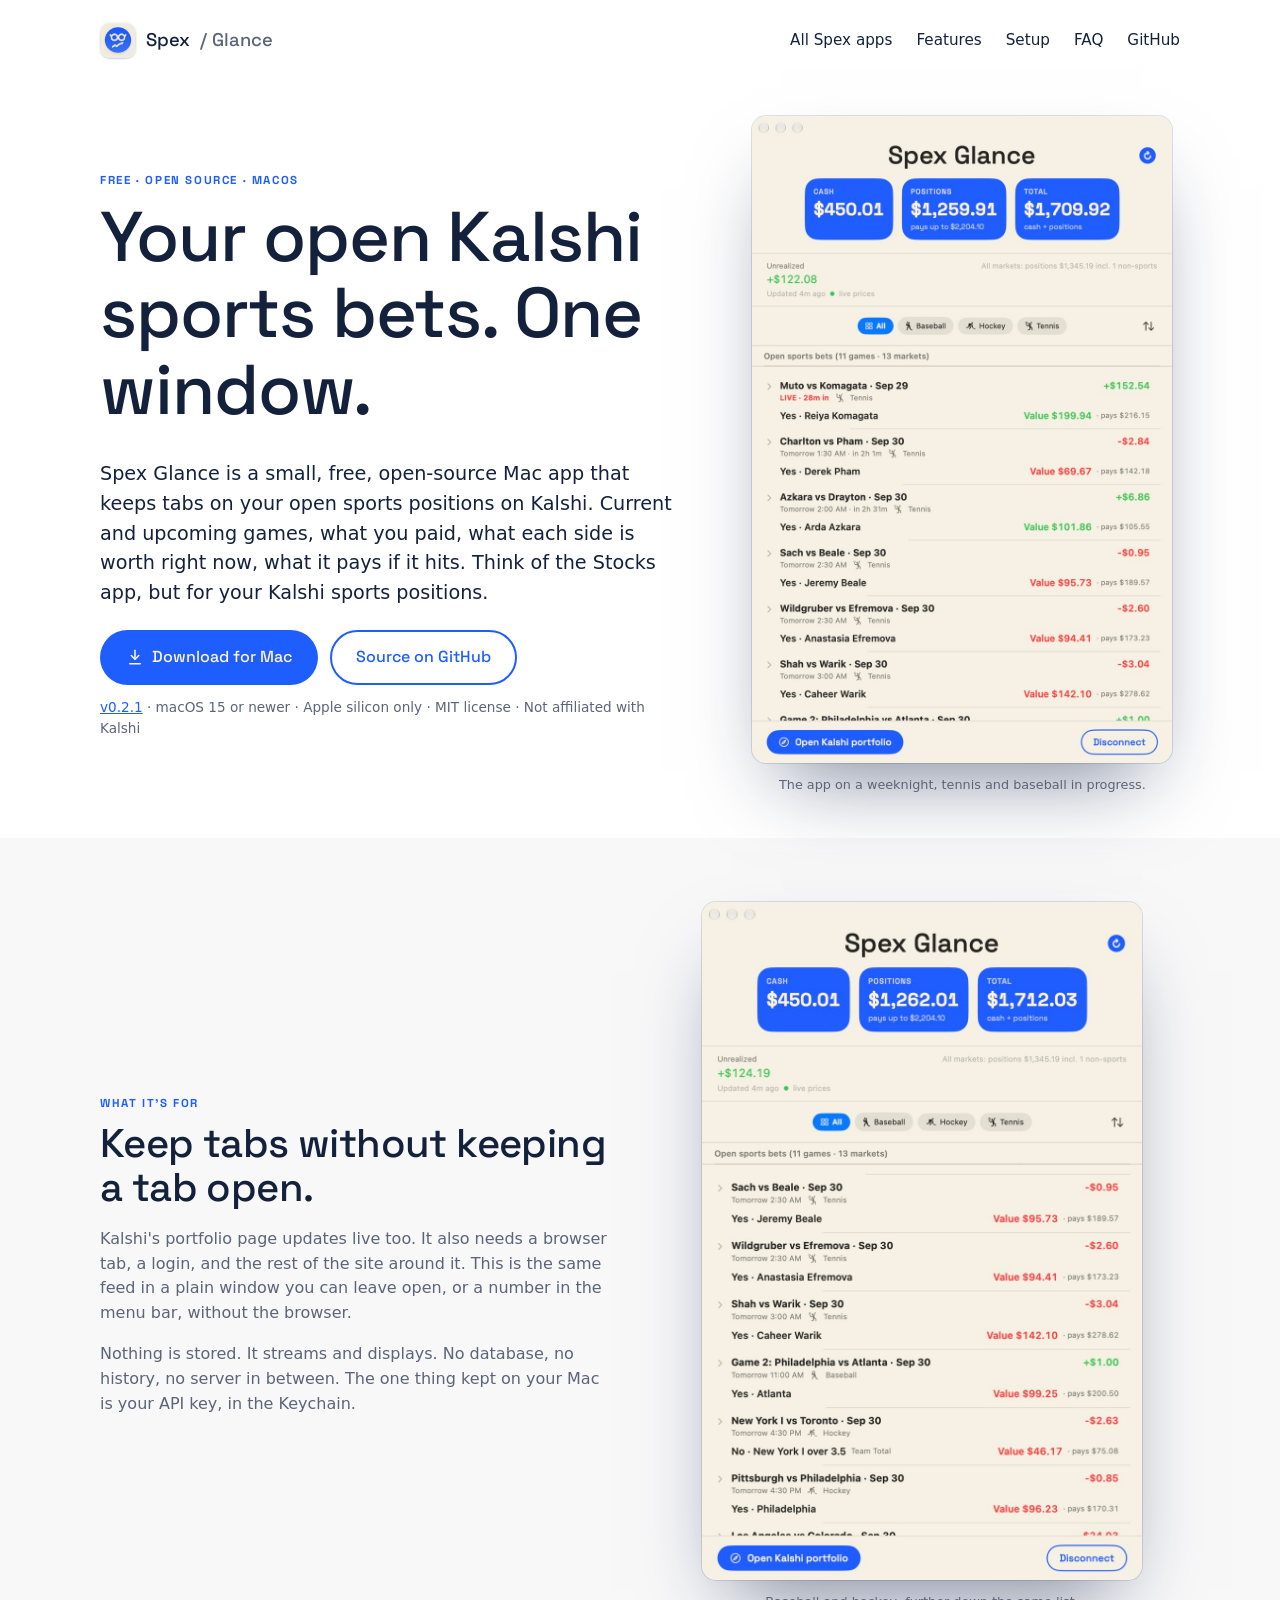
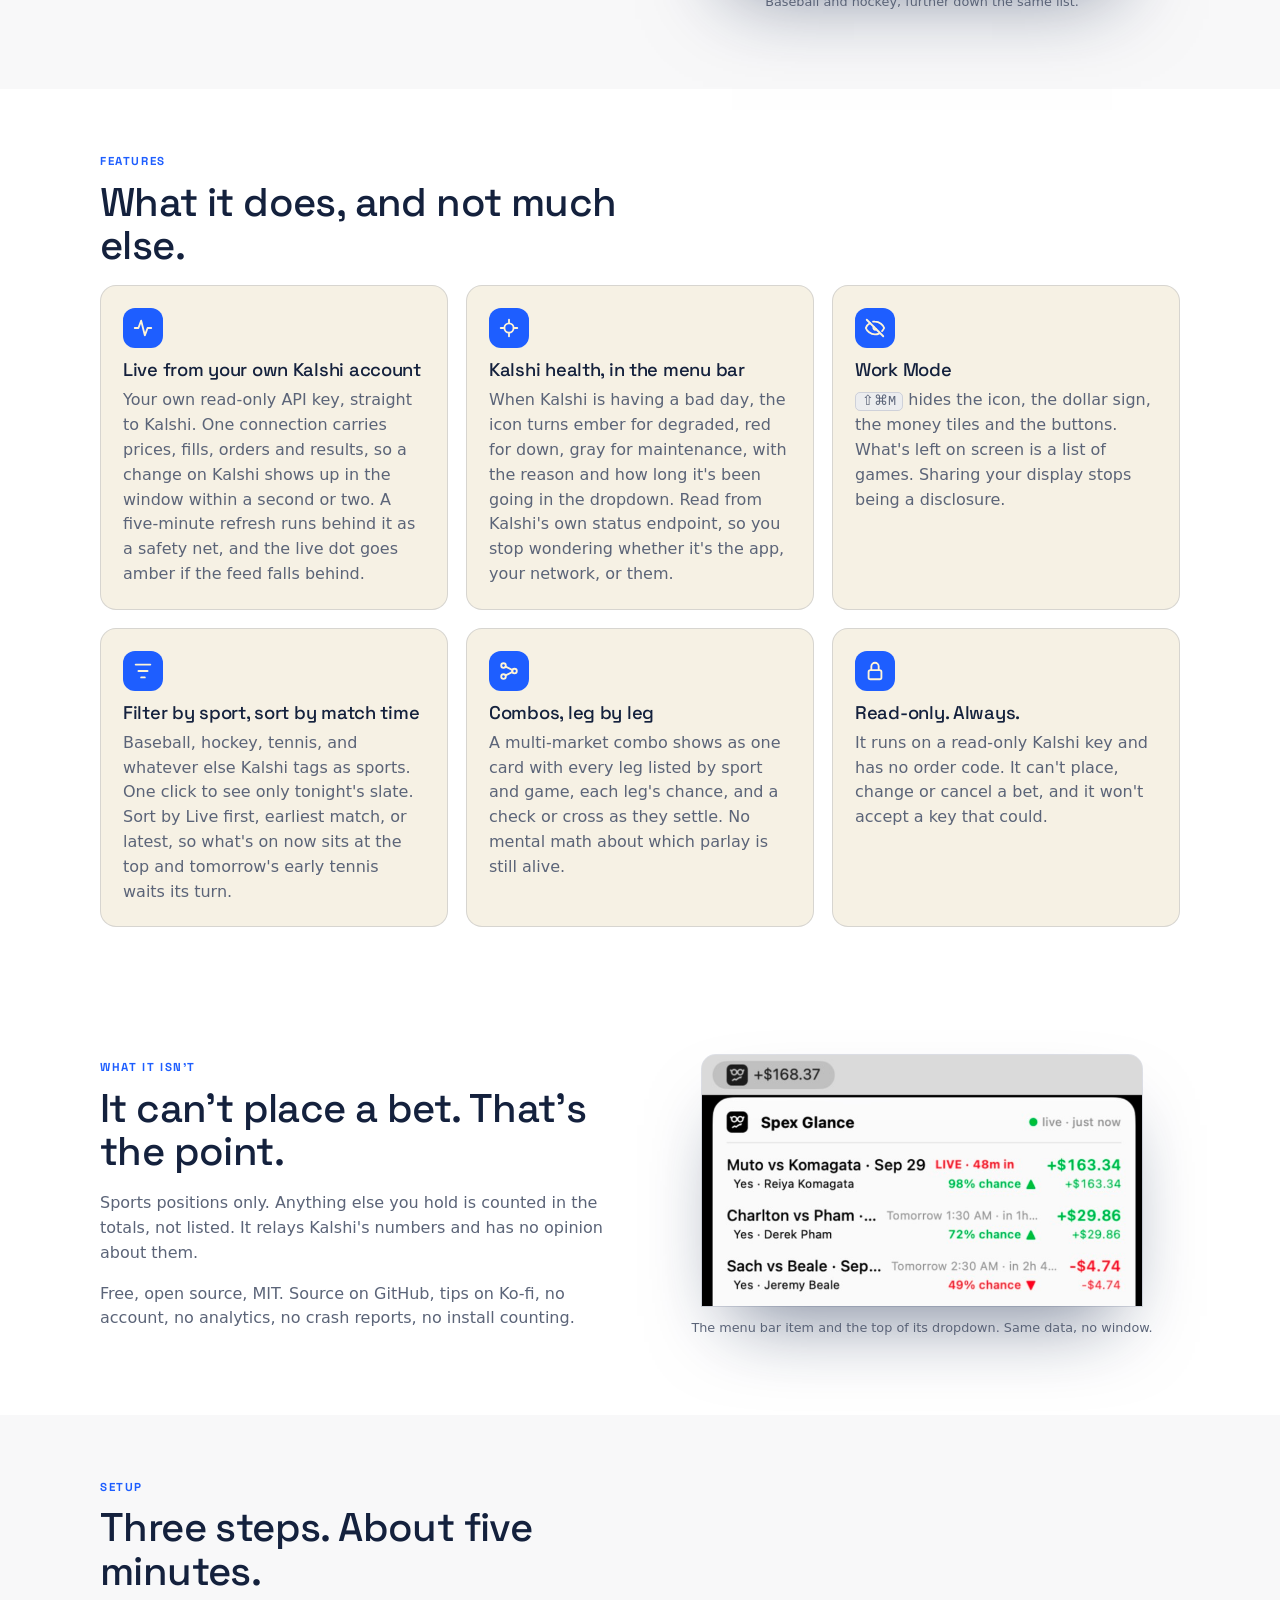
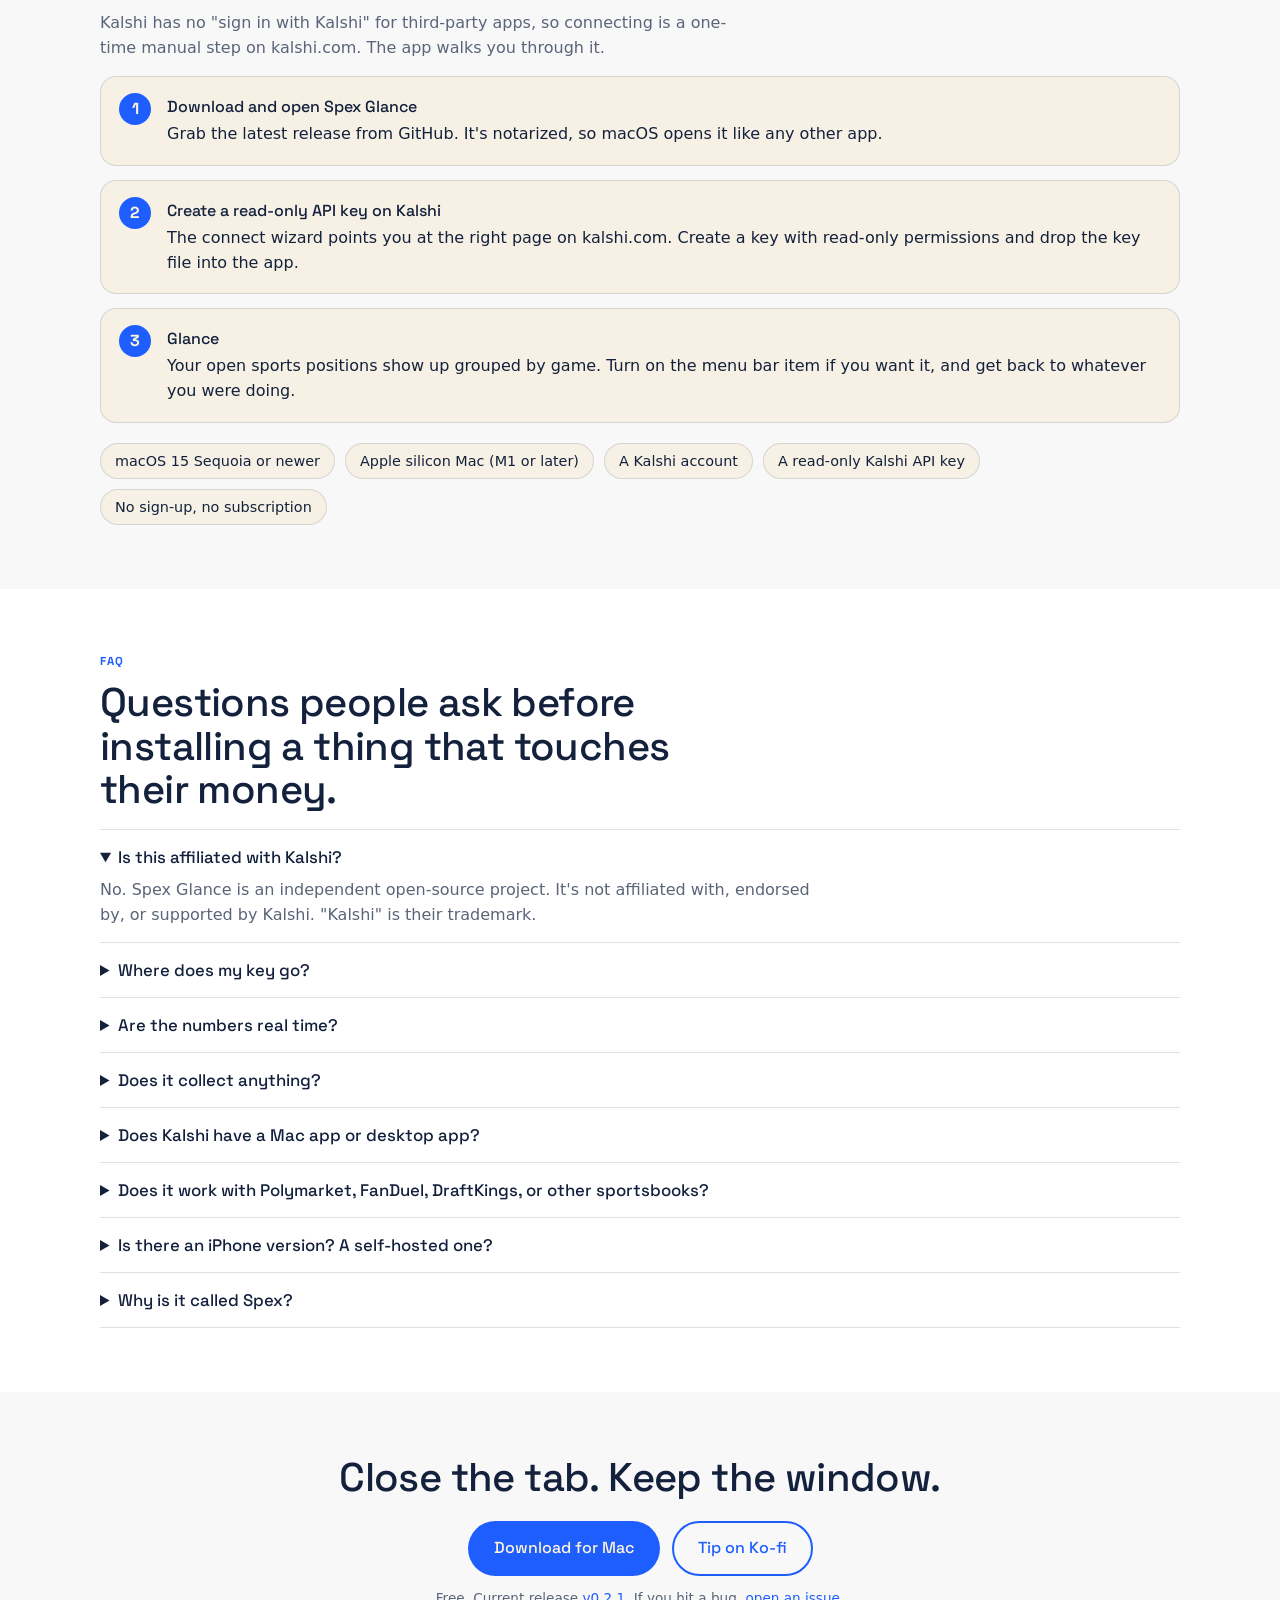
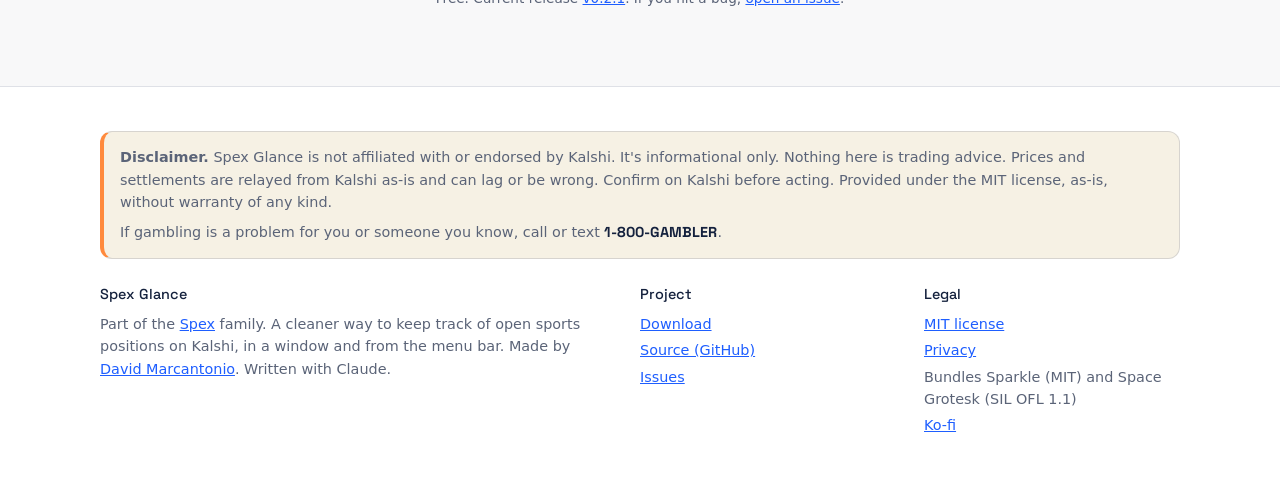
==== glance/index.html @ 582e5eef "Pages deploy workflow with automatic version stamping; Work Mode shortcut is ⇧⌘M Co-Authored-By: Cla" ====
<!DOCTYPE html>
<html lang="en">
<head>
<meta charset="utf-8">
<meta name="viewport" content="width=device-width, initial-scale=1">
<title>Spex Glance: Kalshi positions app for Mac (free, open source)</title>
<meta name="description" content="A free, open-source Mac app for tracking your open Kalshi sports bets: live prices, P&amp;L in the menu bar, positions grouped by game. Read-only, your own Kalshi API key, no orders placed. Not affiliated with Kalshi.">
<link rel="canonical" href="https://spex.bet/glance/">
<link rel="icon" type="image/png" href="/assets/app-icon.png">
<link rel="apple-touch-icon" href="/assets/app-icon.png">
<meta name="theme-color" content="#1E5EFF">
<meta name="color-scheme" content="light dark">

<meta property="og:type" content="website">
<meta property="og:site_name" content="Spex Glance">
<meta property="og:title" content="Spex Glance: Kalshi positions app for Mac">
<meta property="og:description" content="Free macOS app. Active Kalshi sports positions in one window and the menu bar. Read-only, open source, not affiliated with Kalshi.">
<meta property="og:url" content="https://spex.bet/glance/">
<meta property="og:image" content="https://spex.bet/assets/og.png">
<meta name="twitter:card" content="summary_large_image">
<meta name="twitter:title" content="Spex Glance: Kalshi positions app for Mac">
<meta name="twitter:description" content="Free macOS app. Active Kalshi sports positions in one window and the menu bar. Read-only, open source.">
<meta name="twitter:image" content="https://spex.bet/assets/og.png">

<script type="application/ld+json">
{
  "@context": "https://schema.org",
  "@type": "SoftwareApplication",
  "name": "Spex Glance",
  "operatingSystem": "macOS 15+ (Apple silicon)",
  "applicationCategory": "FinanceApplication",
  "description": "A free, open-source macOS app that shows your active Kalshi sports positions in one window and from the menu bar. Read-only. Uses your own Kalshi API key. Never places orders.",
  "url": "https://spex.bet/glance/",
  "downloadUrl": "https://github.com/davidmarcantonio/spex-glance/releases/latest",
  "screenshot": "https://spex.bet/assets/screenshot-main.png",
  "image": "https://spex.bet/assets/app-icon.png",
  "softwareVersion": "0.2.1",
  "keywords": "Kalshi, Kalshi app, Kalshi Mac app, Kalshi positions, Kalshi portfolio, Kalshi sports, prediction market, menu bar app",
  "license": "https://opensource.org/licenses/MIT",
  "isAccessibleForFree": true,
  "offers": { "@type": "Offer", "price": "0", "priceCurrency": "USD" },
  "author": { "@type": "Person", "name": "David Marcantonio", "url": "https://github.com/davidmarcantonio" }
}
</script>
<script type="application/ld+json">
{
  "@context": "https://schema.org",
  "@type": "FAQPage",
  "mainEntity": [
    { "@type": "Question", "name": "Is this affiliated with Kalshi?",
      "acceptedAnswer": { "@type": "Answer", "text": "No. Spex Glance is an independent open-source project. It's not affiliated with, endorsed by, or supported by Kalshi. Kalshi is their trademark." } },
    { "@type": "Question", "name": "Where does my key go?",
      "acceptedAnswer": { "@type": "Answer", "text": "Into your macOS Keychain, on your Mac. The app talks directly to Kalshi's API. There's no Spex server in between." } },
    { "@type": "Question", "name": "Are the numbers real time?",
      "acceptedAnswer": { "@type": "Answer", "text": "As current as Kalshi's ticker sends them. They can lag or be wrong. Confirm on Kalshi before acting on anything." } },
    { "@type": "Question", "name": "Does it collect anything?",
      "acceptedAnswer": { "@type": "Answer", "text": "Nothing. No analytics, no crash reports, no install counting. The app makes two kinds of network calls: to Kalshi's API for your positions, and to GitHub once a day to check for updates. GitHub sees an IP address and the app version on that check, the same as any app that updates itself." } },
    { "@type": "Question", "name": "Does Kalshi have a Mac app or desktop app?",
      "acceptedAnswer": { "@type": "Answer", "text": "Not that we know of. Kalshi has a website and iPhone and Android apps. Spex Glance is an independent, read-only Mac app that shows your Kalshi sports positions using Kalshi's public API. It isn't made by Kalshi." } },
    { "@type": "Question", "name": "Does it work with Polymarket, FanDuel, DraftKings, or other sportsbooks?",
      "acceptedAnswer": { "@type": "Answer", "text": "No. Kalshi only. Spex Glance reads positions through Kalshi's API, and the other platforms have different APIs, different account models, and in the sportsbooks' case no public read API at all." } },
    { "@type": "Question", "name": "Is there an iPhone version? A self-hosted one?",
      "acceptedAnswer": { "@type": "Answer", "text": "iOS is on the list, not shipped. Spex Board, a self-hosted web dashboard for homelabs, is in the works. Spex Glance works on its own and won't need it." } },
    { "@type": "Question", "name": "Why is it called Spex?",
      "acceptedAnswer": { "@type": "Answer", "text": "A haruspex was a Roman priest who predicted the future by reading the entrails of a sacrificed animal. That's roughly what checking your Kalshi portfolio at 11pm feels like. Spex is the tail end of that word, and also specs, as in the glasses in the logo. Less mess, same anxiety." } }
  ]
}
</script>
<script type="application/ld+json">
{
  "@context": "https://schema.org",
  "@type": "BreadcrumbList",
  "itemListElement": [
    { "@type": "ListItem", "position": 1, "name": "Spex", "item": "https://spex.bet/" },
    { "@type": "ListItem", "position": 2, "name": "Spex Glance", "item": "https://spex.bet/glance/" }
  ]
}
</script>


<link rel="stylesheet" href="/assets/site.css">
</head>
<body>

<header class="wrap">
  <nav aria-label="Primary">
    <a class="brand" href="/"><img src="/assets/app-icon.png" alt="" width="36" height="36">Spex <span class="muted" style="font-weight:500">/ Glance</span></a>
    <ul>
      <li><a href="/">All Spex apps</a></li>
      <li><a href="#features">Features</a></li>
      <li><a href="#how">Setup</a></li>
      <li><a href="#faq">FAQ</a></li>
      <li><a href="https://github.com/davidmarcantonio/spex-glance">GitHub</a></li>
    </ul>
  </nav>
</header>

<main>
<section class="hero wrap">
  <div class="hero-grid">
    <div>
      <div class="eyebrow">Free · Open source · macOS</div>
      <h1>Your open Kalshi sports bets. One window.</h1>
      <p class="lede">Spex Glance is a small, free, open-source Mac app that keeps tabs on your open sports positions on Kalshi. Current and upcoming games, what you paid, what each side is worth right now, what it pays if it hits. Think of the Stocks app, but for your Kalshi sports positions.</p>
      <div class="cta-row">
        <a class="btn primary" href="https://github.com/davidmarcantonio/spex-glance/releases/latest">
          <svg viewBox="0 0 24 24" fill="none" stroke="currentColor" stroke-width="2" stroke-linecap="round" stroke-linejoin="round"><path d="M12 3v12"/><path d="m7 10 5 5 5-5"/><path d="M5 21h14"/></svg>
          Download for Mac
        </a>
        <a class="btn ghost" href="https://github.com/davidmarcantonio/spex-glance">Source on GitHub</a>
      </div>
      <p class="fineprint"><a href="https://github.com/davidmarcantonio/spex-glance/releases/latest"><span data-version>v0.2.1</span></a> · macOS 15 or newer · Apple silicon only · MIT license · Not affiliated with Kalshi</p>
    </div>
    <div>
      <img class="shot" src="/assets/screenshot-main.png" width="890" height="1372" alt="Spex Glance main window: Cash, Positions and Total tiles, unrealized P&amp;L, sport filters, and open tennis positions grouped by match with live value and payout" loading="eager" fetchpriority="high">
      <p class="caption">The app on a weeknight, tennis and baseball in progress.</p>
    </div>
  </div>
</section>

<section id="why" class="alt">
  <div class="wrap">
    <div class="split">
      <div>
        <div class="eyebrow">What it's for</div>
        <h2>Keep tabs without keeping a tab open.</h2>
        <p class="muted">Kalshi's portfolio page updates live too. It also needs a browser tab, a login, and the rest of the site around it. This is the same feed in a plain window you can leave open, or a number in the menu bar, without the browser.</p>
        <p class="muted">Nothing is stored. It streams and displays. No database, no history, no server in between. The one thing kept on your Mac is your API key, in the Keychain.</p>
      </div>
      <div>
        <img class="shot" src="/assets/screenshot-scrolled.png" width="890" height="1372" alt="Spex Glance showing baseball and hockey positions with values and payouts" loading="lazy">
        <p class="caption">Baseball and hockey, further down the same list.</p>
      </div>
    </div>
  </div>
</section>

<section id="features">
  <div class="wrap">
    <div class="eyebrow">Features</div>
    <h2>What it does, and not much else.</h2>
    <div class="grid c3 features">
      <div class="card">
        <span class="fi" aria-hidden="true"><svg viewBox="0 0 24 24"><path d="M3 12h4l3-8 4 16 3-8h4"/></svg></span>
        <h3>Live from your own Kalshi account</h3>
        <p class="muted">Your own read-only API key, straight to Kalshi. One connection carries prices, fills, orders and results, so a change on Kalshi shows up in the window within a second or two. A five-minute refresh runs behind it as a safety net, and the live dot goes amber if the feed falls behind.</p>
      </div>
      <div class="card">
        <span class="fi" aria-hidden="true"><svg viewBox="0 0 24 24"><path d="M12 3v3"/><path d="M12 18v3"/><path d="M3 12h3"/><path d="M18 12h3"/><circle cx="12" cy="12" r="5"/></svg></span>
        <h3>Kalshi health, in the menu bar</h3>
        <p class="muted">When Kalshi is having a bad day, the icon turns ember for degraded, red for down, gray for maintenance, with the reason and how long it's been going in the dropdown. Read from Kalshi's own status endpoint, so you stop wondering whether it's the app, your network, or them.</p>
      </div>
      <div class="card">
        <span class="fi" aria-hidden="true"><svg viewBox="0 0 24 24"><path d="M3 3l18 18"/><path d="M10.6 10.6a2 2 0 0 0 2.8 2.8"/><path d="M9.9 5.1A10.9 10.9 0 0 1 12 5c5 0 9 4 10 7a11.5 11.5 0 0 1-2.3 3.4"/><path d="M6.6 6.6C4.3 8 2.7 10 2 12c1 3 5 7 10 7a10.6 10.6 0 0 0 4.4-.9"/></svg></span>
        <h3>Work Mode</h3>
        <p class="muted"><kbd>⇧⌘M</kbd> hides the icon, the dollar sign, the money tiles and the buttons. What's left on screen is a list of games. Sharing your display stops being a disclosure.</p>
      </div>
      <div class="card">
        <span class="fi" aria-hidden="true"><svg viewBox="0 0 24 24"><path d="M4 5h16"/><path d="M7 12h10"/><path d="M10 19h4"/></svg></span>
        <h3>Filter by sport, sort by match time</h3>
        <p class="muted">Baseball, hockey, tennis, and whatever else Kalshi tags as sports. One click to see only tonight's slate. Sort by Live first, earliest match, or latest, so what's on now sits at the top and tomorrow's early tennis waits its turn.</p>
      </div>
      <div class="card">
        <span class="fi" aria-hidden="true"><svg viewBox="0 0 24 24"><circle cx="6" cy="6" r="2.5"/><circle cx="6" cy="18" r="2.5"/><circle cx="18" cy="12" r="2.5"/><path d="M8.2 7.2 15.8 11"/><path d="M8.2 16.8 15.8 13"/></svg></span>
        <h3>Combos, leg by leg</h3>
        <p class="muted">A multi-market combo shows as one card with every leg listed by sport and game, each leg's chance, and a check or cross as they settle. No mental math about which parlay is still alive.</p>
      </div>
      <div class="card">
        <span class="fi" aria-hidden="true"><svg viewBox="0 0 24 24"><rect x="5" y="11" width="14" height="10" rx="2"/><path d="M8 11V7a4 4 0 0 1 8 0v4"/></svg></span>
        <h3>Read-only. Always.</h3>
        <p class="muted">It runs on a read-only Kalshi key and has no order code. It can't place, change or cancel a bet, and it won't accept a key that could.</p>
      </div>
    </div>
  </div>
</section>

<section id="scope">
  <div class="wrap">
    <div class="split">
      <div>
        <div class="eyebrow">What it isn't</div>
        <h2>It can't place a bet. That's the point.</h2>
        <p class="muted">Sports positions only. Anything else you hold is counted in the totals, not listed. It relays Kalshi's numbers and has no opinion about them.</p>
        <p class="muted">Free, open source, MIT. Source on GitHub, tips on Ko-fi, no account, no analytics, no crash reports, no install counting.</p>
      </div>
      <div>
        <img class="shot" src="/assets/screenshot-menubar.png" width="748" height="426" alt="Spex Glance menu bar item showing unrealized P&amp;L, with the dropdown listing every open position, chance, and P&amp;L per side" loading="lazy" style="max-width:100%;width:440px;border-radius:14px 14px 0 0">
        <p class="caption">The menu bar item and the top of its dropdown. Same data, no window.</p>
      </div>
    </div>
  </div>
</section>

<section id="how" class="alt">
  <div class="wrap">
    <div class="eyebrow">Setup</div>
    <h2>Three steps. About five minutes.</h2>
    <p class="muted" style="max-width:62ch">Kalshi has no "sign in with Kalshi" for third-party apps, so connecting is a one-time manual step on kalshi.com. The app walks you through it.</p>
    <ol class="steps">
      <li><b>Download and open Spex Glance</b>Grab the latest release from GitHub. It's notarized, so macOS opens it like any other app.</li>
      <li><b>Create a read-only API key on Kalshi</b>The connect wizard points you at the right page on kalshi.com. Create a key with read-only permissions and drop the key file into the app.</li>
      <li><b>Glance</b>Your open sports positions show up grouped by game. Turn on the menu bar item if you want it, and get back to whatever you were doing.</li>
    </ol>
    <div class="reqs">
      <span>macOS 15 Sequoia or newer</span><span>Apple silicon Mac (M1 or later)</span><span>A Kalshi account</span><span>A read-only Kalshi API key</span><span>No sign-up, no subscription</span>
    </div>
  </div>
</section>

<section id="faq">
  <div class="wrap">
    <div class="eyebrow">FAQ</div>
    <h2>Questions people ask before installing a thing that touches their money.</h2>
    <details open><summary>Is this affiliated with Kalshi?</summary><p>No. Spex Glance is an independent open-source project. It's not affiliated with, endorsed by, or supported by Kalshi. "Kalshi" is their trademark.</p></details>
    <details><summary>Where does my key go?</summary><p>Into your macOS Keychain, on your Mac. The app talks directly to Kalshi's API. There's no Spex server in between.</p></details>
    <details><summary>Are the numbers real time?</summary><p>As current as Kalshi's ticker sends them. They can lag or be wrong. Confirm on Kalshi before acting on anything.</p></details>
    <details><summary>Does it collect anything?</summary><p>Nothing. No analytics, no crash reports, no install counting. The app makes two kinds of network calls: to Kalshi's API for your positions, and to GitHub once a day to check for updates. GitHub sees an IP address and the app version on that check, the same as any app that updates itself. Details in the <a href="/privacy.html">privacy note</a>.</p></details>
    <details><summary>Does Kalshi have a Mac app or desktop app?</summary><p>Not that we know of. Kalshi has a website and iPhone and Android apps. Spex Glance is an independent, read-only Mac app that shows your Kalshi sports positions using Kalshi's public API. It isn't made by Kalshi.</p></details>
    <details><summary>Does it work with Polymarket, FanDuel, DraftKings, or other sportsbooks?</summary><p>No. Kalshi only. Spex Glance reads positions through Kalshi's API, and the other platforms have different APIs, different account models, and in the sportsbooks' case no public read API at all. Nothing planned there.</p></details>
    <details><summary>Is there an iPhone version? A self-hosted one?</summary><p>iOS is on the list, not shipped. <a href="/#apps">Spex Board</a>, a self-hosted web dashboard for homelabs, is in the works. Spex Glance works on its own and won't need it.</p></details>
    <details><summary>Why is it called Spex?</summary><p>A haruspex was a Roman priest who predicted the future by reading the entrails of a sacrificed animal. That's roughly what checking your Kalshi portfolio at 11pm feels like. Spex is the tail end of that word, and also specs, as in the glasses in the logo. Less mess, same anxiety.</p></details>
  </div>
</section>

<section id="download" class="alt">
  <div class="wrap" style="text-align:center">
    <h2 style="margin:0 auto .5em;max-width:none">Close the tab. Keep the window.</h2>
    <div class="cta-row" style="justify-content:center">
      <a class="btn primary" href="https://github.com/davidmarcantonio/spex-glance/releases/latest">Download for Mac</a>
      <a class="btn ghost" href="https://ko-fi.com/U4B527UPTU">Tip on Ko-fi</a>
    </div>
    <p class="fineprint">Free. Current release <a href="https://github.com/davidmarcantonio/spex-glance/releases/latest"><span data-version>v0.2.1</span></a>. If you hit a bug, <a href="https://github.com/davidmarcantonio/spex-glance/issues">open an issue</a>.</p>
  </div>
</section>
</main>

<footer>
  <div class="wrap">
    <div class="disclaimer">
      <strong>Disclaimer.</strong> Spex Glance is not affiliated with or endorsed by Kalshi. It's informational only. Nothing here is trading advice. Prices and settlements are relayed from Kalshi as-is and can lag or be wrong. Confirm on Kalshi before acting. Provided under the MIT license, as-is, without warranty of any kind.
      <div style="margin-top:8px">If gambling is a problem for you or someone you know, call or text <span class="help">1-800-GAMBLER</span>.</div>
    </div>
    <div class="cols">
      <div>
        <h4>Spex Glance</h4>
        <p>Part of the <a href="/">Spex</a> family. A cleaner way to keep track of open sports positions on Kalshi, in a window and from the menu bar. Made by <a href="https://github.com/davidmarcantonio">David Marcantonio</a>. Written with Claude.</p>
      </div>
      <div>
        <h4>Project</h4>
        <ul>
          <li><a href="https://github.com/davidmarcantonio/spex-glance/releases/latest">Download</a></li>
          <li><a href="https://github.com/davidmarcantonio/spex-glance">Source (GitHub)</a></li>
          <li><a href="https://github.com/davidmarcantonio/spex-glance/issues">Issues</a></li>
        </ul>
      </div>
      <div>
        <h4>Legal</h4>
        <ul>
          <li><a href="https://github.com/davidmarcantonio/spex-glance/blob/main/LICENSE">MIT license</a></li>
          <li><a href="/privacy.html">Privacy</a></li>
          <li>Bundles Sparkle (MIT) and Space Grotesk (SIL OFL 1.1)</li>
          <li><a href="https://ko-fi.com/U4B527UPTU">Ko-fi</a></li>
        </ul>
      </div>
    </div>
  </div>
</footer>
</body>
</html>
---- assets/site.css ----
@font-face{font-family:"Space Grotesk";font-style:normal;font-weight:500;font-display:swap;src:url(/assets/fonts/space-grotesk-latin-500-normal.woff2) format("woff2")}
@font-face{font-family:"Space Grotesk";font-style:normal;font-weight:700;font-display:swap;src:url(/assets/fonts/space-grotesk-latin-700-normal.woff2) format("woff2")}

:root{
  --paper:#F6F1E4; --cobalt:#1E5EFF; --cream:#FFF4D6; --ember:#FF8A3D; --navy:#0B1E44;
  --bg:#FFFFFF; --alt:#F7F7F8; --fg:#14213D; --muted:#5B6478; --card:var(--paper); --line:rgba(11,30,68,.13);
  --up:#1B8A5A;
  --display:"Space Grotesk",ui-sans-serif,system-ui,sans-serif;
  --body:-apple-system,BlinkMacSystemFont,"SF Pro Text","Segoe UI",Inter,system-ui,sans-serif;
  --mono:ui-monospace,"SF Mono",Menlo,Consolas,monospace;
}
@media (prefers-color-scheme:dark){
  :root:not([data-theme="light"]){
    --bg:var(--navy); --alt:#10244F; --fg:#F1EDE1; --muted:#A9B3C9; --card:#12305F; --line:rgba(255,244,214,.15); --up:#4FD38F;
  }
}
:root[data-theme="dark"]{ --bg:var(--navy); --alt:#10244F; --fg:#F1EDE1; --muted:#A9B3C9; --card:#12305F; --line:rgba(255,244,214,.15); --up:#4FD38F; }

*{box-sizing:border-box}
html{scroll-behavior:smooth}
body{margin:0;background:var(--bg);color:var(--fg);font-family:var(--body);line-height:1.55;-webkit-font-smoothing:antialiased}
a{color:var(--cobalt)}
img{max-width:100%;height:auto;display:block}
.shot{max-width:100%}
h1,h2,h3{font-family:var(--display);font-weight:500;letter-spacing:-.015em;line-height:1.08;margin:0 0 .45em}
h1{font-size:clamp(2.4rem,6.4vw,4.4rem)}
h2{font-size:clamp(1.7rem,3.6vw,2.5rem);max-width:22ch}
h3{font-size:1.15rem}
p{margin:0 0 1em}
.wrap{max-width:1120px;margin:0 auto;padding:0 20px}
.eyebrow{font-family:var(--display);font-weight:700;text-transform:uppercase;letter-spacing:.14em;font-size:.72rem;color:var(--cobalt);margin-bottom:10px}
.muted{color:var(--muted)}

nav{display:flex;align-items:center;justify-content:space-between;padding:22px 0}
.brand{display:flex;align-items:center;gap:10px;text-decoration:none;color:var(--fg);font-family:var(--display);font-weight:500;font-size:1.15rem}
.brand img{width:36px;height:36px;border-radius:10px;box-shadow:0 1px 2px rgba(11,30,68,.2)}
nav ul{list-style:none;display:flex;gap:24px;margin:0;padding:0}
nav ul a{text-decoration:none;color:var(--fg);font-size:.95rem}
@media (max-width:640px){nav ul{display:none}}

.btn{display:inline-flex;align-items:center;gap:8px;border-radius:999px;padding:13px 24px;font-family:var(--display);font-weight:500;text-decoration:none;font-size:1rem;border:2px solid transparent}
.btn:active{transform:translateY(1px)}
.btn.primary{background:var(--cobalt);color:var(--cream)}
.btn.ghost{border-color:var(--cobalt);color:var(--cobalt)}
.btn svg{width:18px;height:18px}
.cta-row{display:flex;flex-wrap:wrap;gap:12px;margin:22px 0 12px}
.fineprint{font-size:.85rem;color:var(--muted)}

.hero{padding-top:36px;padding-bottom:30px}
.hero-grid{display:grid;grid-template-columns:1.15fr .85fr;gap:56px;align-items:center}
@media (max-width:880px){.hero-grid{grid-template-columns:1fr;gap:36px}}
.hero p.lede{font-size:1.2rem;max-width:48ch}
.shot{border-radius:14px;box-shadow:0 40px 80px -30px rgba(11,30,68,.55),0 0 0 1px var(--line);background:var(--card)}
.hero .shot{max-width:100%;width:420px;margin:0 auto}
.caption{font-size:.8rem;color:var(--muted);margin-top:12px;text-align:center}

section{padding:64px 0}
section.alt{background:var(--alt);background:color-mix(in srgb,var(--fg) 3%,var(--bg))}
.split{display:grid;grid-template-columns:1fr 1fr;gap:48px;align-items:center}
@media (max-width:880px){.split{grid-template-columns:1fr}}
.split .shot{max-width:100%;width:440px;margin:0 auto}
.grid{display:grid;gap:18px}
.grid.c3{grid-template-columns:repeat(3,1fr)}
@media (max-width:820px){.grid.c3{grid-template-columns:1fr}}
.card{background:var(--card);border:1px solid var(--line);border-radius:16px;padding:22px}
.card h3{margin-top:0}
.two{display:grid;grid-template-columns:1fr 1fr;gap:18px}
@media (max-width:820px){.two{grid-template-columns:1fr}}
ul.check{list-style:none;padding:0;margin:0}
ul.check li{padding:6px 0 6px 28px;position:relative}
ul.check li::before{content:"";position:absolute;left:0;top:11px;width:16px;height:16px;border-radius:50%;background:var(--cobalt)}
ul.check li::after{content:"";position:absolute;left:5px;top:14px;width:6px;height:9px;border:solid var(--cream);border-width:0 2px 2px 0;transform:rotate(45deg)}
ul.no li::before{background:var(--muted)}
ul.no li::after{border:0;width:8px;height:2px;background:var(--cream);left:4px;top:18px;transform:none}
ol.steps{counter-reset:s;list-style:none;padding:0;margin:0;display:grid;gap:14px}
ol.steps li{counter-increment:s;background:var(--card);border:1px solid var(--line);border-radius:16px;padding:18px 18px 18px 66px;position:relative}
ol.steps li::before{content:counter(s);position:absolute;left:18px;top:16px;width:32px;height:32px;border-radius:50%;background:var(--cobalt);color:var(--cream);font-family:var(--display);font-weight:700;display:grid;place-items:center}
ol.steps b{font-family:var(--display);font-weight:500;display:block;margin-bottom:2px}
details{border-top:1px solid var(--line);padding:14px 0}
details:last-of-type{border-bottom:1px solid var(--line)}
summary{cursor:pointer;font-family:var(--display);font-weight:500;font-size:1.05rem}
details p{margin:8px 0 0;color:var(--muted);max-width:70ch}
kbd{font-family:var(--mono);font-size:.85em;background:var(--alt);background:color-mix(in srgb,var(--fg) 8%,var(--bg));border:1px solid var(--line);border-radius:5px;padding:1px 6px}
.reqs{display:flex;flex-wrap:wrap;gap:10px;margin-top:20px}
.reqs span{border:1px solid var(--line);border-radius:999px;padding:6px 14px;font-size:.9rem;background:var(--card)}

footer{padding:44px 0 60px;border-top:1px solid var(--line);font-size:.9rem;color:var(--muted)}
footer .cols{display:grid;grid-template-columns:2fr 1fr 1fr;gap:28px}
@media (max-width:820px){footer .cols{grid-template-columns:1fr}}
footer h4{font-family:var(--display);font-weight:500;color:var(--fg);margin:0 0 8px}
footer ul{list-style:none;padding:0;margin:0}
footer li{margin:4px 0}
.disclaimer{border:1px solid var(--line);border-left:4px solid var(--ember);border-radius:12px;padding:14px 16px;margin:0 0 24px;background:var(--card)}
.help{font-family:var(--display);font-weight:700;color:var(--fg)}

.features .card{display:flex;flex-direction:column}
.features .card h3{margin-top:0}
.features .card p{margin:0}
.fi{display:inline-grid;place-items:center;width:40px;height:40px;border-radius:12px;background:var(--cobalt);color:var(--cream);margin-bottom:12px}
.fi svg{width:22px;height:22px;fill:none;stroke:currentColor;stroke-width:2;stroke-linecap:round;stroke-linejoin:round}
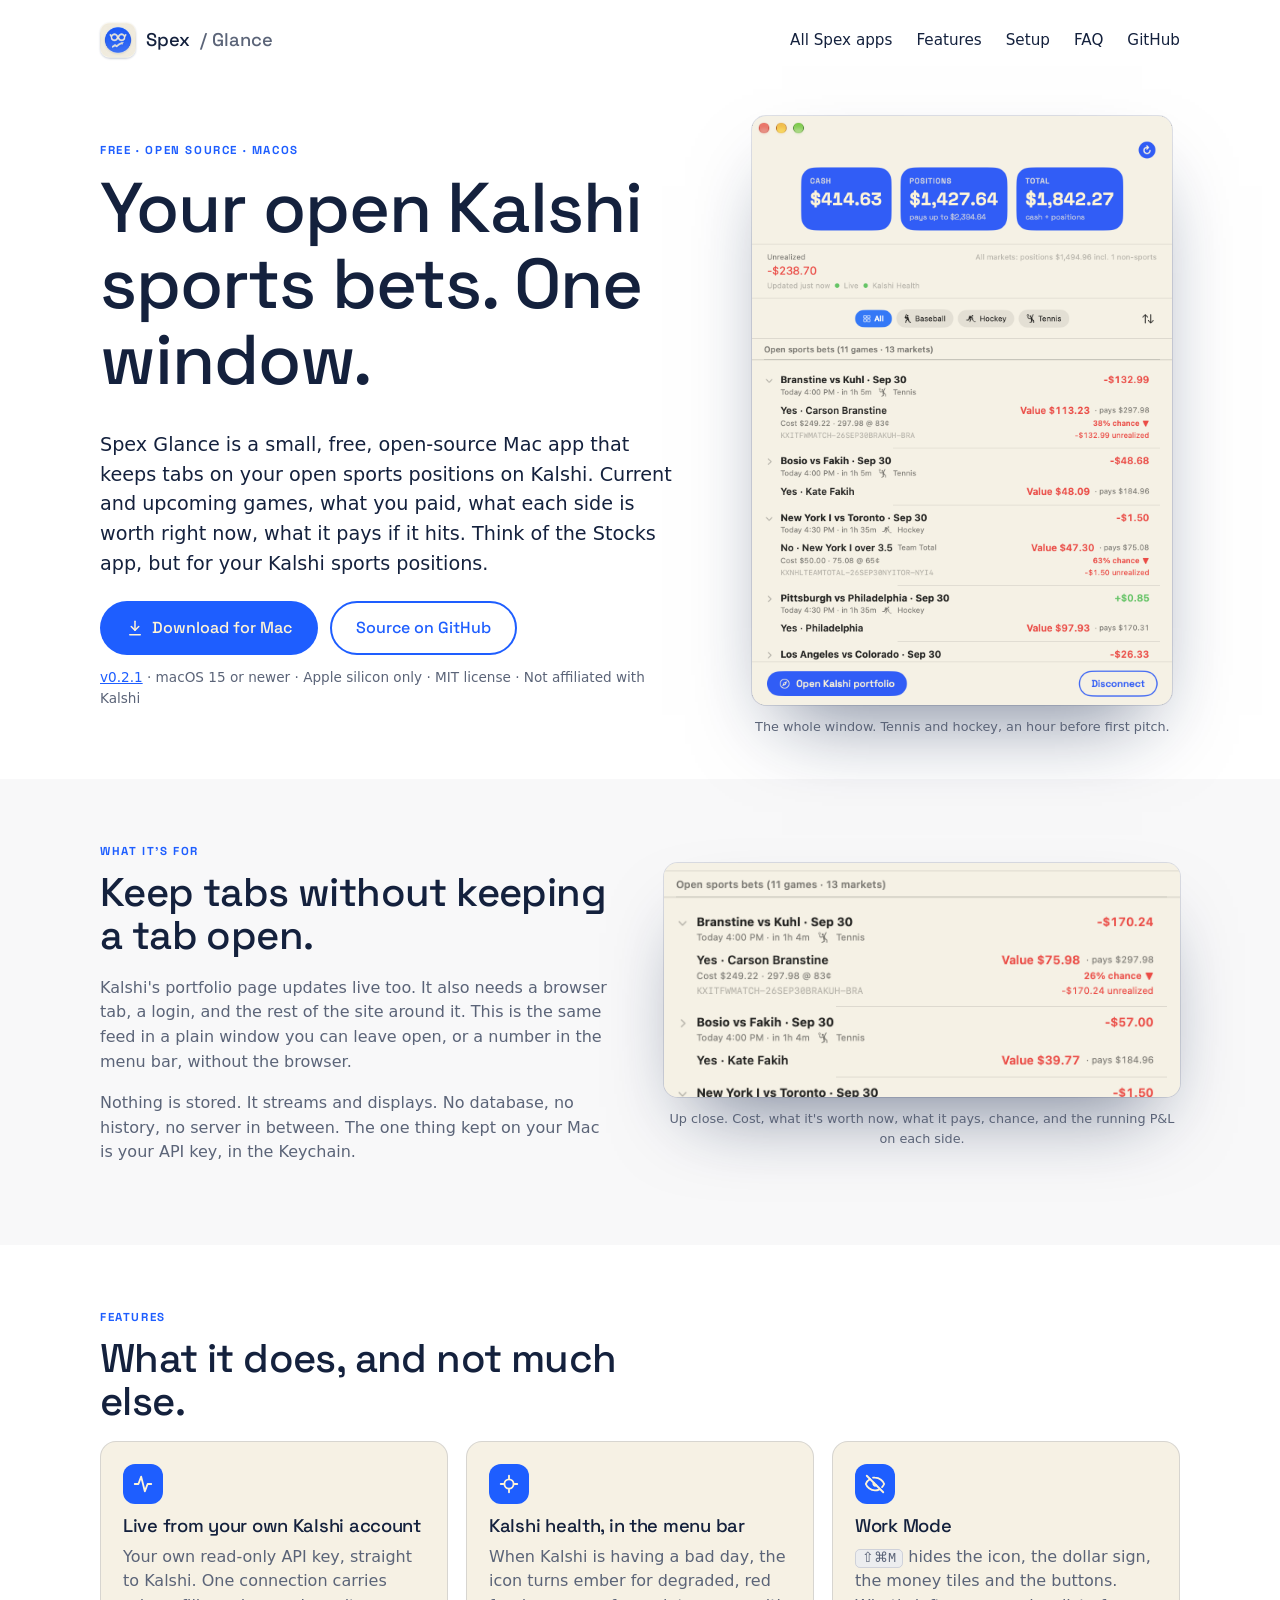
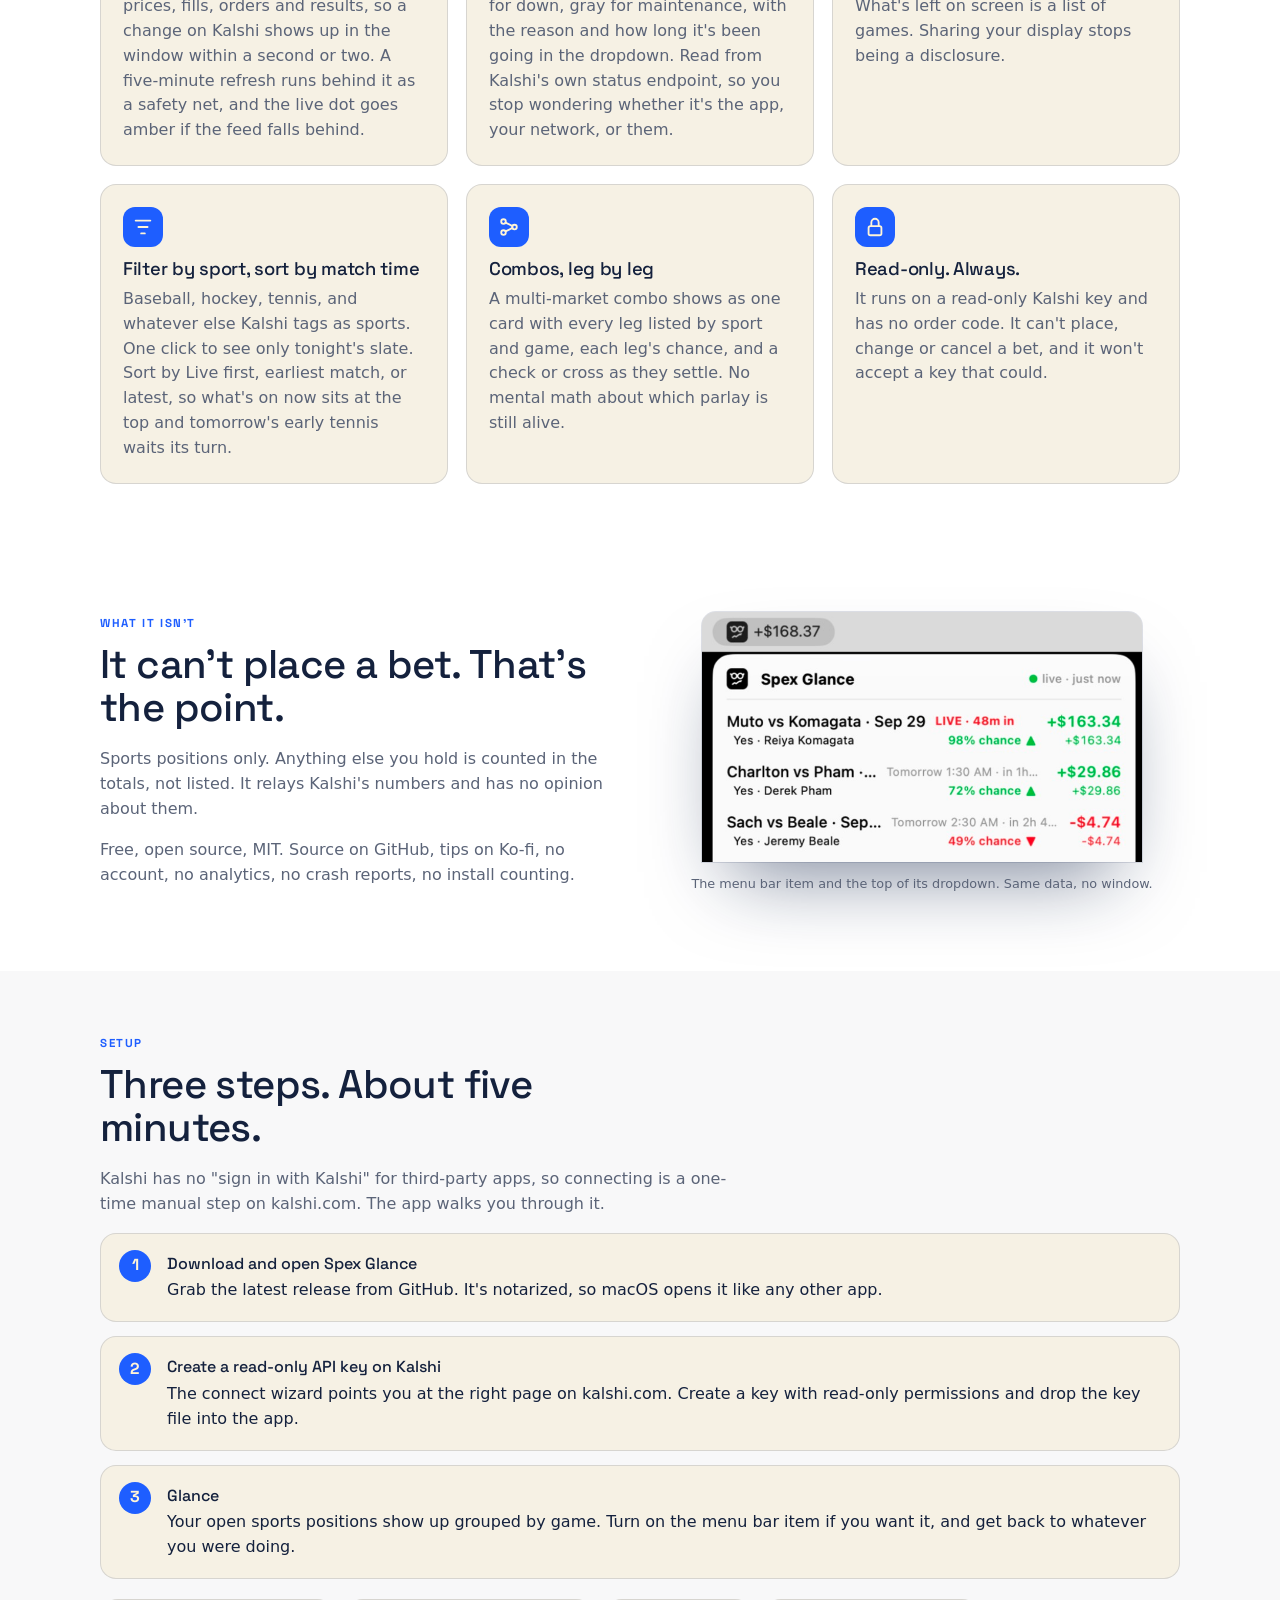
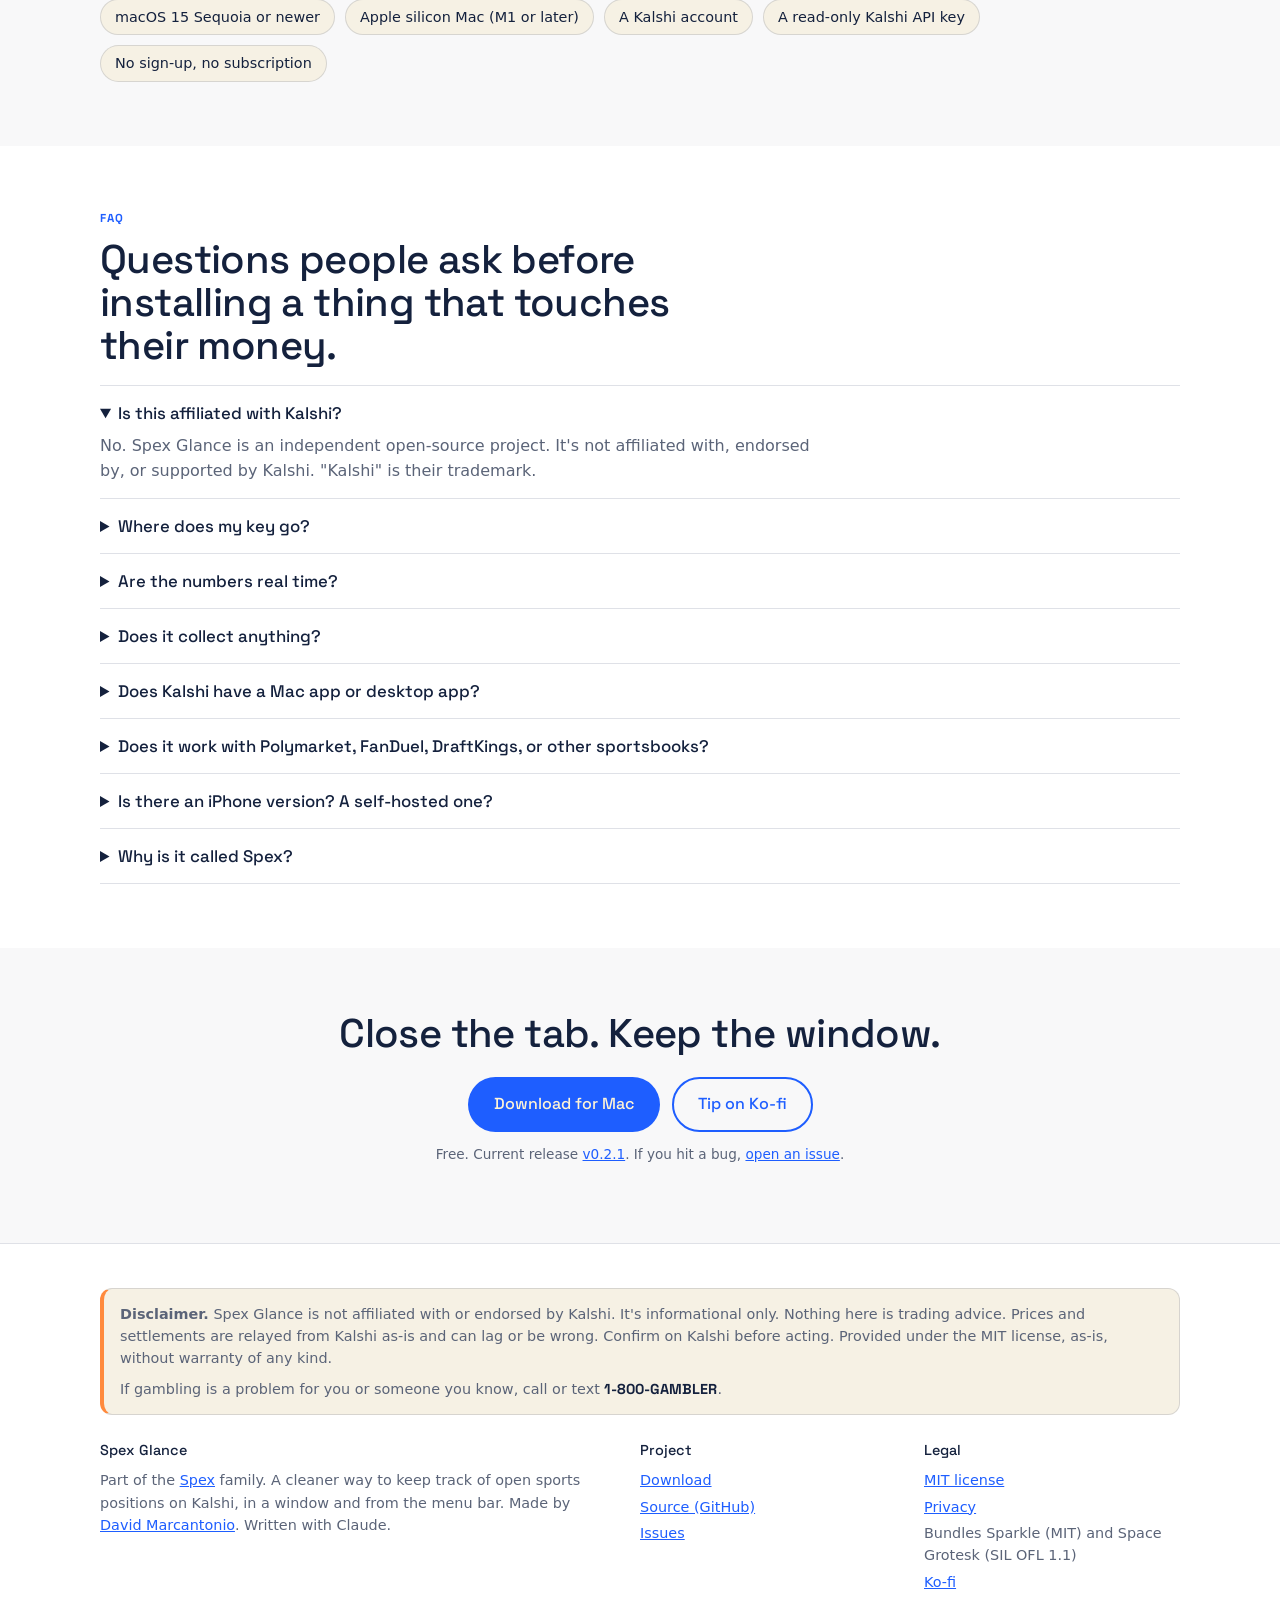
==== commit 160e2273: "New 0.2.x screenshots: full window in the hero, magnified detail crop in the second section Co-Autho" ====
--- a/glance/index.html
+++ b/glance/index.html
@@ -112,8 +112,8 @@
       <p class="fineprint"><a href="https://github.com/davidmarcantonio/spex-glance/releases/latest"><span data-version>v0.2.1</span></a> · macOS 15 or newer · Apple silicon only · MIT license · Not affiliated with Kalshi</p>
     </div>
     <div>
-      <img class="shot" src="/assets/screenshot-main.png" width="890" height="1372" alt="Spex Glance main window: Cash, Positions and Total tiles, unrealized P&amp;L, sport filters, and open tennis positions grouped by match with live value and payout" loading="eager" fetchpriority="high">
-      <p class="caption">The app on a weeknight, tennis and baseball in progress.</p>
+      <img class="shot" src="/assets/screenshot-main.png" width="1120" height="1570" alt="Spex Glance main window: Cash, Positions and Total tiles, unrealized P&amp;L, Live and Kalshi Health indicators, sport filters, and open positions grouped by game with value, payout and chance" loading="eager" fetchpriority="high">
+      <p class="caption">The whole window. Tennis and hockey, an hour before first pitch.</p>
     </div>
   </div>
 </section>
@@ -128,8 +128,8 @@
         <p class="muted">Nothing is stored. It streams and displays. No database, no history, no server in between. The one thing kept on your Mac is your API key, in the Keychain.</p>
       </div>
       <div>
-        <img class="shot" src="/assets/screenshot-scrolled.png" width="890" height="1372" alt="Spex Glance showing baseball and hockey positions with values and payouts" loading="lazy">
-        <p class="caption">Baseball and hockey, further down the same list.</p>
+        <div class="zoom"><img src="/assets/screenshot-detail.png" width="1110" height="504" alt="Close-up of two position cards: cost, price paid, current value, payout, chance, and unrealized P&amp;L per side, with the Kalshi market ticker" loading="lazy"></div>
+        <p class="caption">Up close. Cost, what it's worth now, what it pays, chance, and the running P&amp;L on each side.</p>
       </div>
     </div>
   </div>
--- a/assets/site.css
+++ b/assets/site.css
@@ -98,3 +98,8 @@
 .features .card p{margin:0}
 .fi{display:inline-grid;place-items:center;width:40px;height:40px;border-radius:12px;background:var(--cobalt);color:var(--cream);margin-bottom:12px}
 .fi svg{width:22px;height:22px;fill:none;stroke:currentColor;stroke-width:2;stroke-linecap:round;stroke-linejoin:round}
+
+/* detail crop shown wider than the hero window, so its text reads larger, like a magnified slice */
+.split>div{min-width:0}
+.zoom{border-radius:14px;overflow:hidden;box-shadow:0 40px 80px -30px rgba(11,30,68,.55),0 0 0 1px var(--line);background:var(--card);width:100%;max-width:600px;margin:0 auto}
+.zoom img{width:100%;display:block}
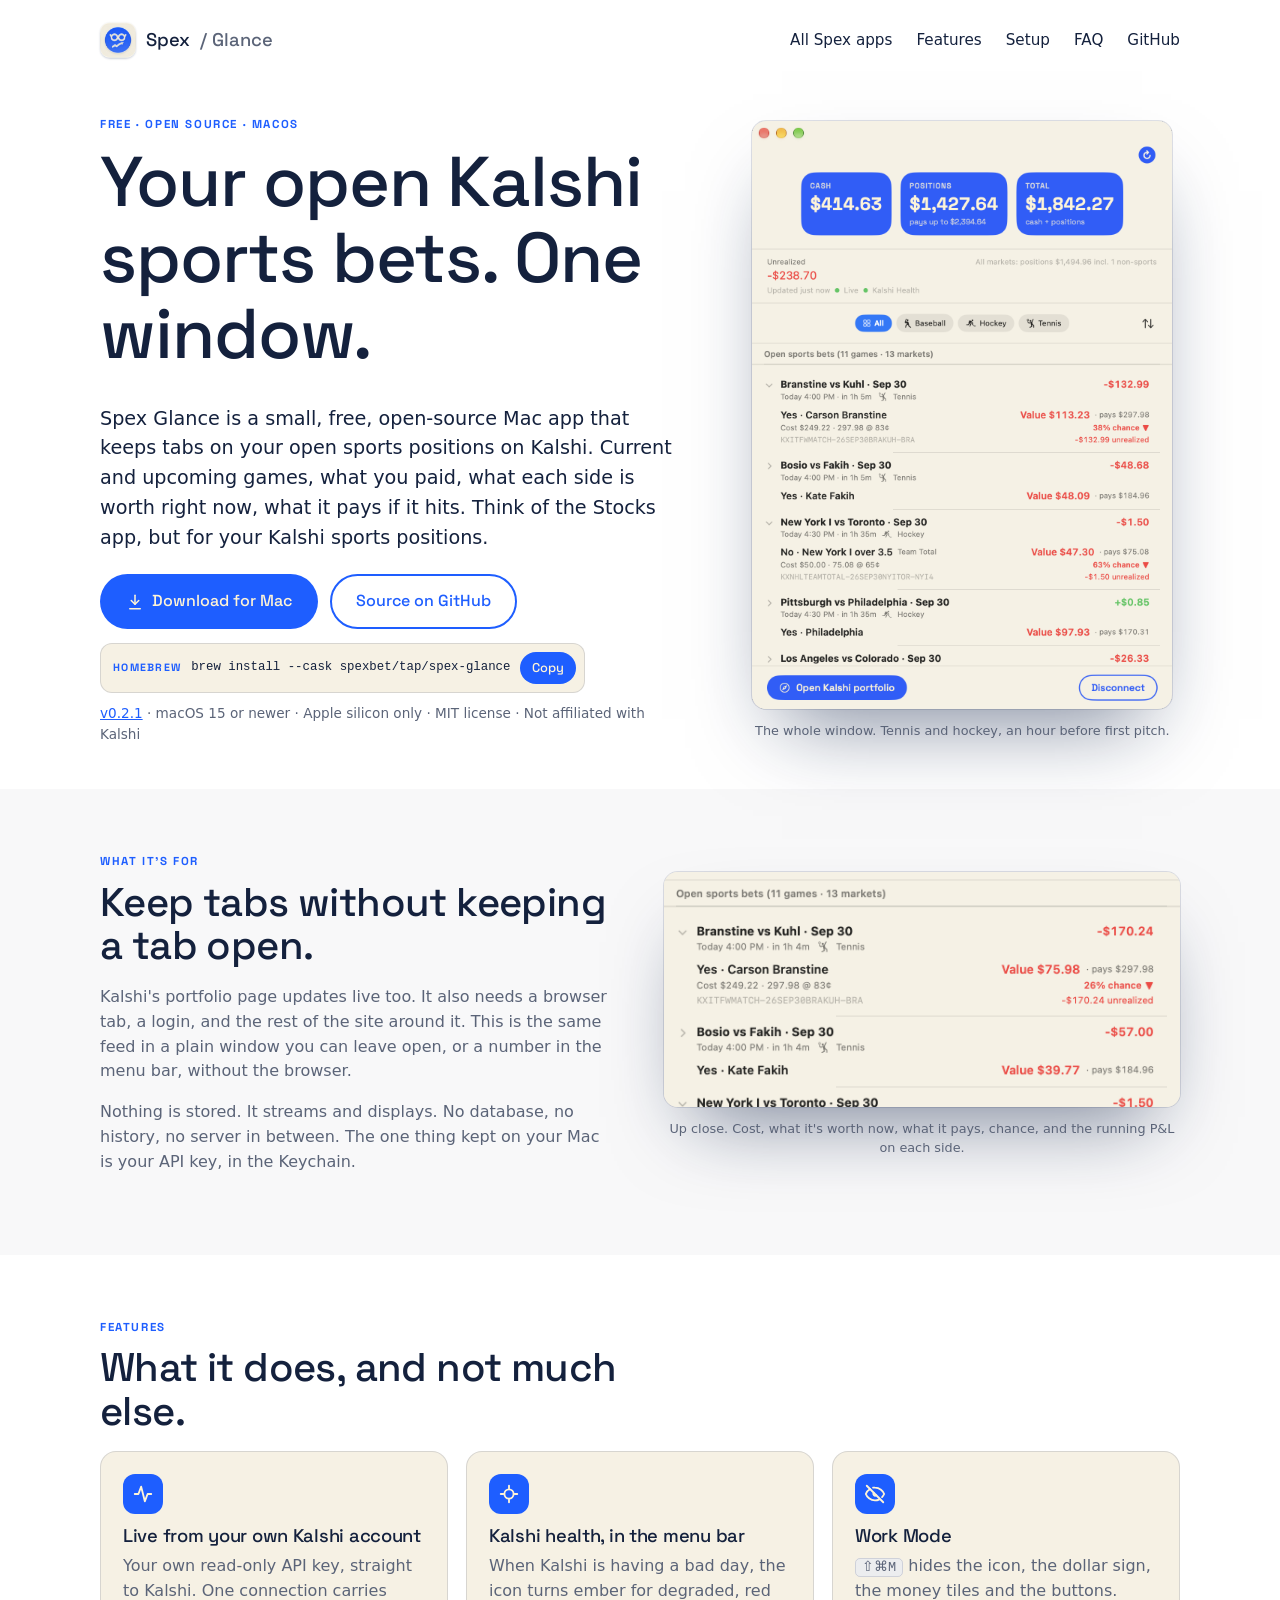
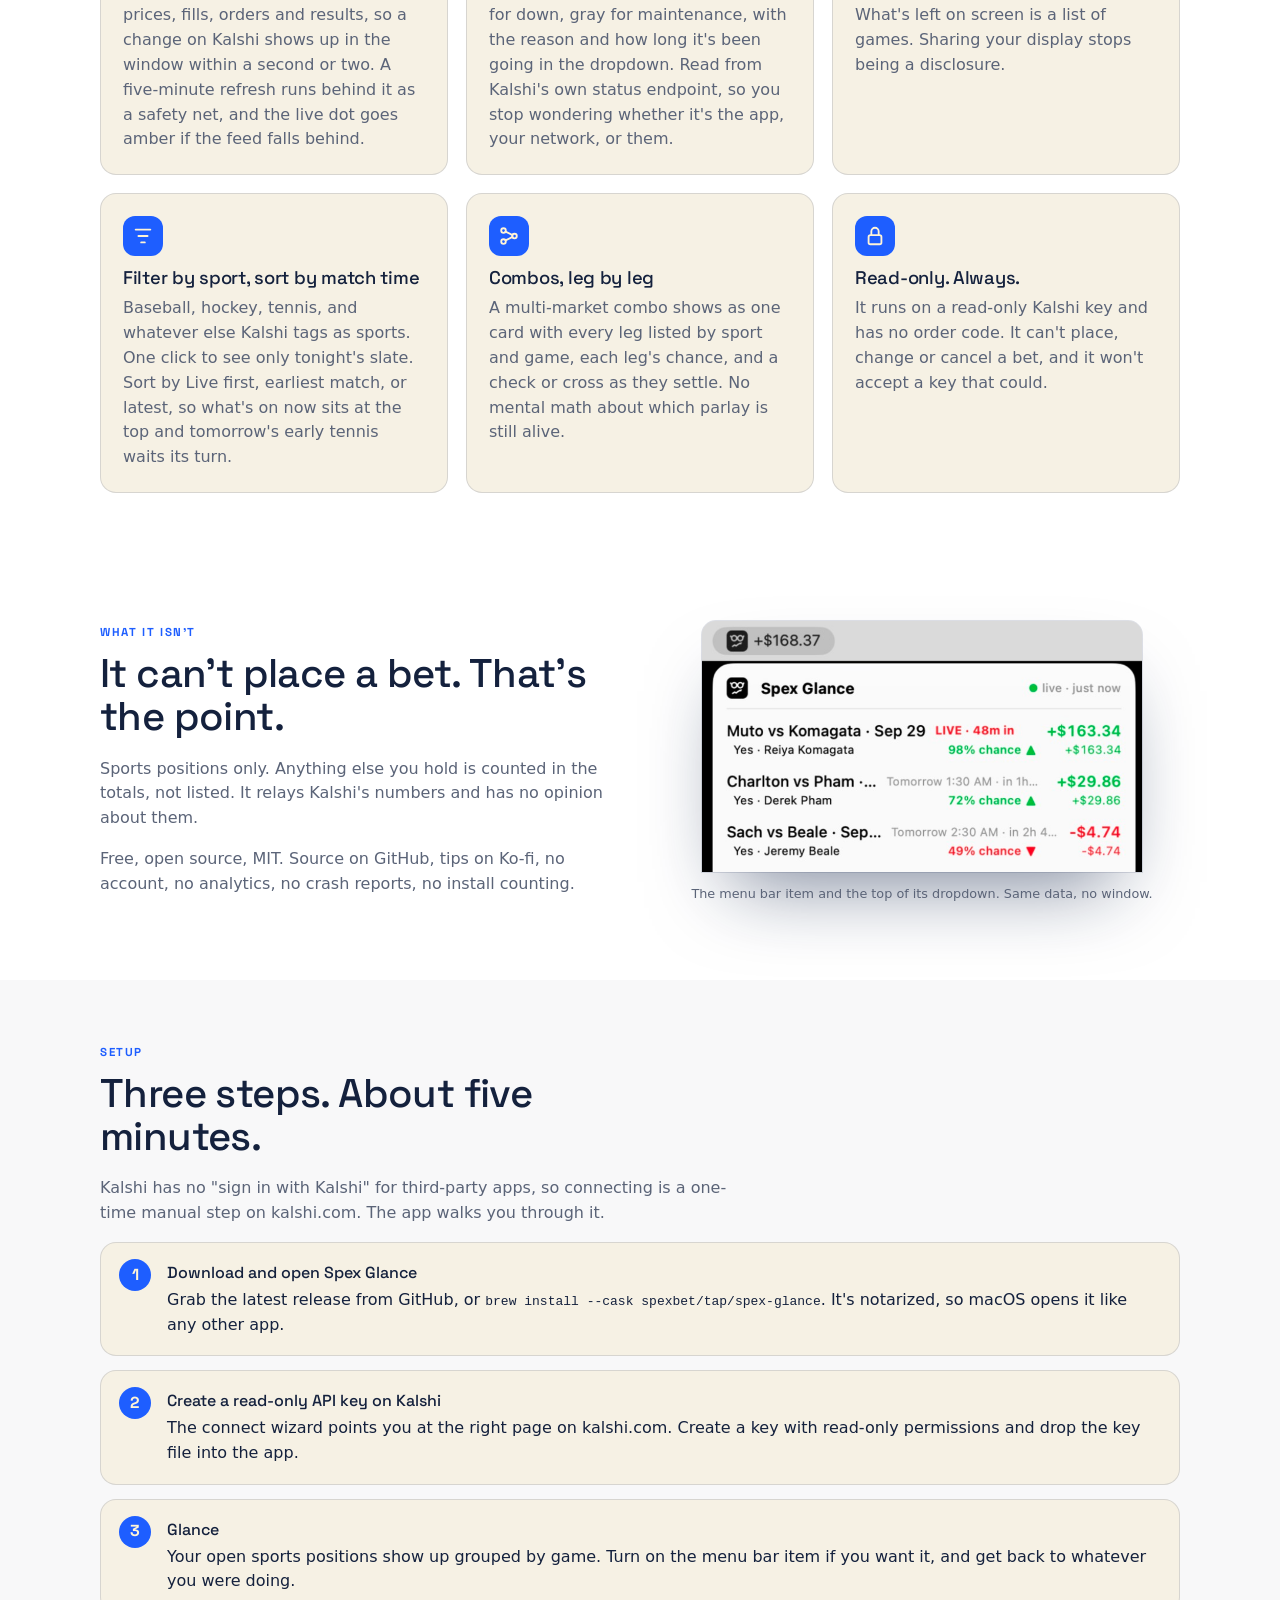
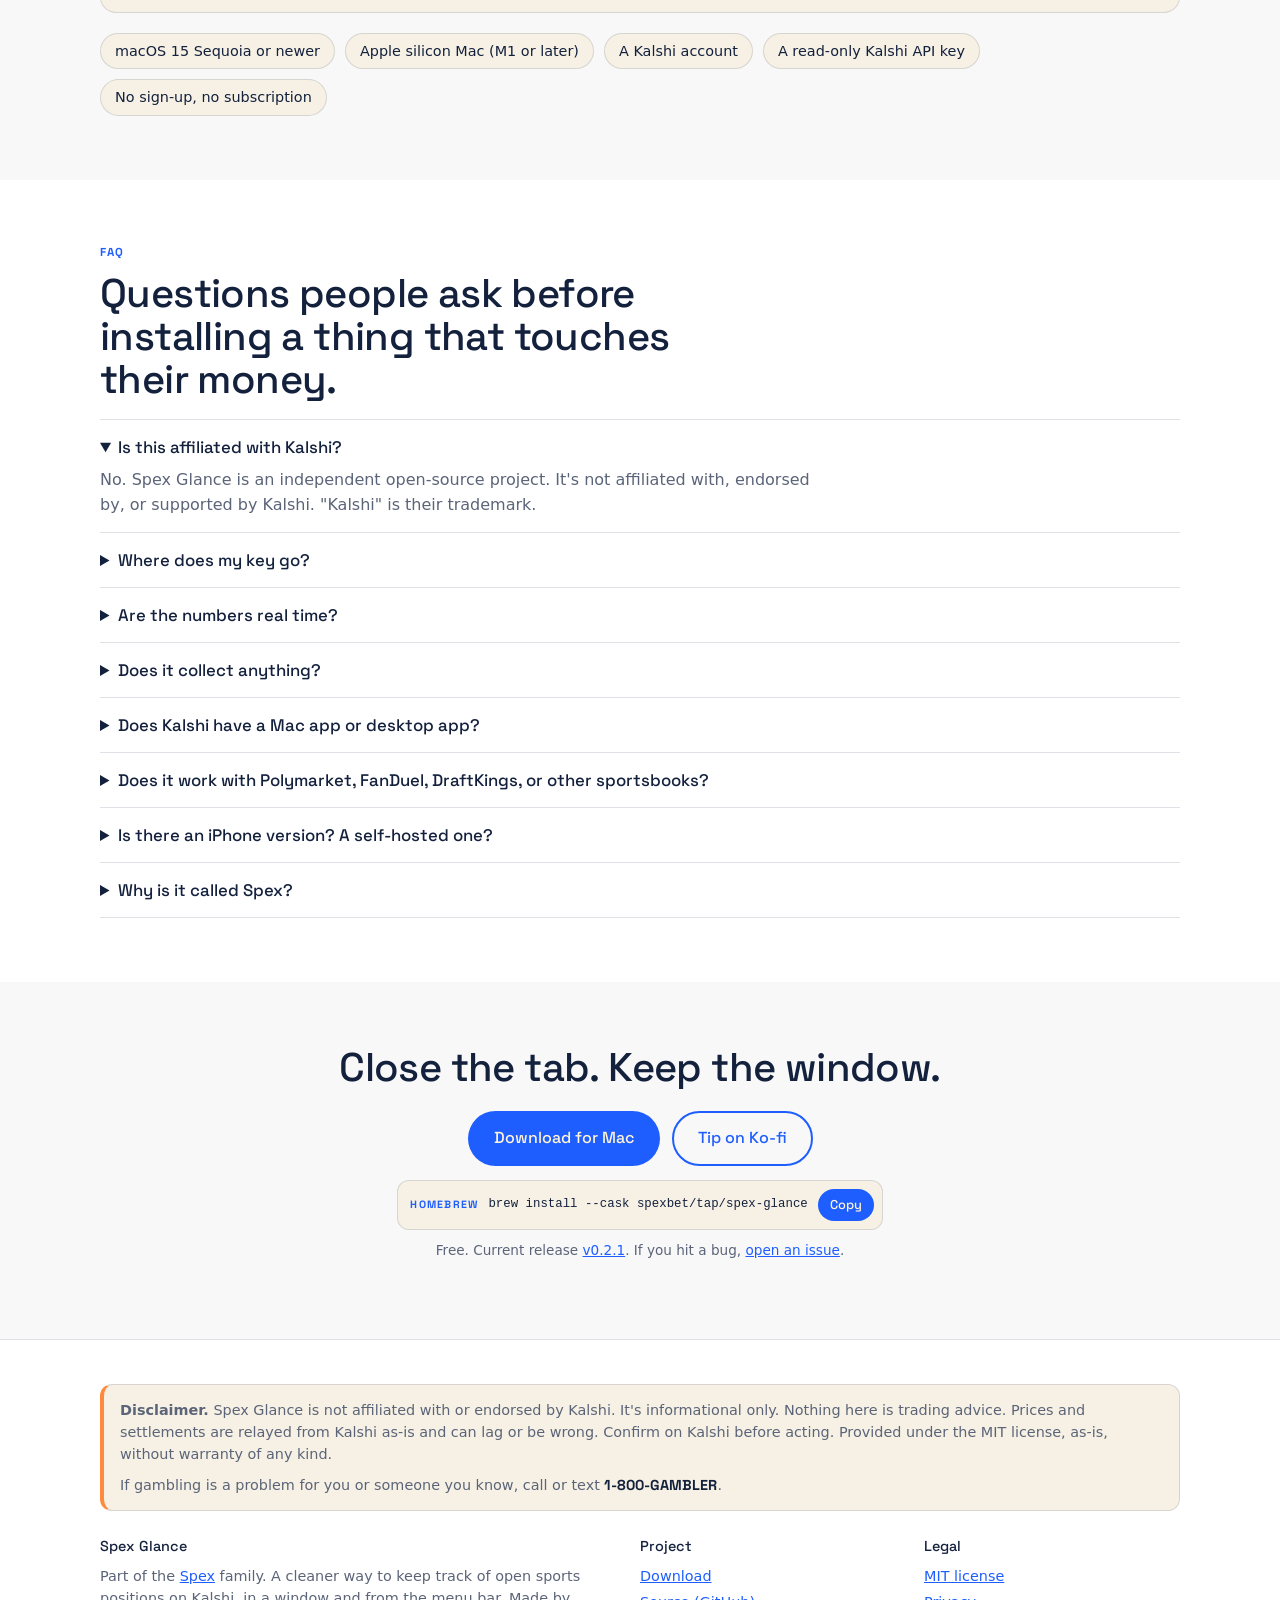
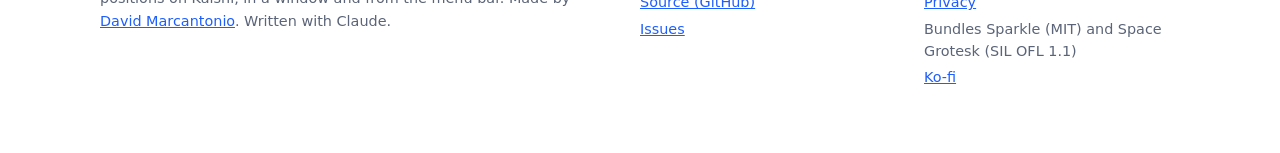
==== commit 0012fb5e: "Glance: Homebrew one-liner with copy button under both download CTAs Co-Authored-By: Claude Fable 5." ====
--- a/glance/index.html
+++ b/glance/index.html
@@ -109,6 +109,7 @@
         </a>
         <a class="btn ghost" href="https://github.com/davidmarcantonio/spex-glance">Source on GitHub</a>
       </div>
+      <div class="brew"><span class="tag">Homebrew</span><code>brew install --cask spexbet/tap/spex-glance</code><button type="button" onclick="navigator.clipboard.writeText('brew install --cask spexbet/tap/spex-glance').then(()=>{this.textContent='Copied';setTimeout(()=>this.textContent='Copy',1500)})">Copy</button></div>
       <p class="fineprint"><a href="https://github.com/davidmarcantonio/spex-glance/releases/latest"><span data-version>v0.2.1</span></a> · macOS 15 or newer · Apple silicon only · MIT license · Not affiliated with Kalshi</p>
     </div>
     <div>
@@ -197,7 +198,7 @@
     <h2>Three steps. About five minutes.</h2>
     <p class="muted" style="max-width:62ch">Kalshi has no "sign in with Kalshi" for third-party apps, so connecting is a one-time manual step on kalshi.com. The app walks you through it.</p>
     <ol class="steps">
-      <li><b>Download and open Spex Glance</b>Grab the latest release from GitHub. It's notarized, so macOS opens it like any other app.</li>
+      <li><b>Download and open Spex Glance</b>Grab the latest release from GitHub, or <code>brew install --cask spexbet/tap/spex-glance</code>. It's notarized, so macOS opens it like any other app.</li>
       <li><b>Create a read-only API key on Kalshi</b>The connect wizard points you at the right page on kalshi.com. Create a key with read-only permissions and drop the key file into the app.</li>
       <li><b>Glance</b>Your open sports positions show up grouped by game. Turn on the menu bar item if you want it, and get back to whatever you were doing.</li>
     </ol>
@@ -229,6 +230,7 @@
       <a class="btn primary" href="https://github.com/davidmarcantonio/spex-glance/releases/latest">Download for Mac</a>
       <a class="btn ghost" href="https://ko-fi.com/U4B527UPTU">Tip on Ko-fi</a>
     </div>
+    <div class="brew"><span class="tag">Homebrew</span><code>brew install --cask spexbet/tap/spex-glance</code><button type="button" onclick="navigator.clipboard.writeText('brew install --cask spexbet/tap/spex-glance').then(()=>{this.textContent='Copied';setTimeout(()=>this.textContent='Copy',1500)})">Copy</button></div>
     <p class="fineprint">Free. Current release <a href="https://github.com/davidmarcantonio/spex-glance/releases/latest"><span data-version>v0.2.1</span></a>. If you hit a bug, <a href="https://github.com/davidmarcantonio/spex-glance/issues">open an issue</a>.</p>
   </div>
 </section>
--- a/assets/site.css
+++ b/assets/site.css
@@ -103,3 +103,11 @@
 .split>div{min-width:0}
 .zoom{border-radius:14px;overflow:hidden;box-shadow:0 40px 80px -30px rgba(11,30,68,.55),0 0 0 1px var(--line);background:var(--card);width:100%;max-width:600px;margin:0 auto}
 .zoom img{width:100%;display:block}
+
+/* Homebrew one-liner under the download buttons */
+.brew{display:inline-flex;align-items:center;gap:10px;max-width:100%;margin:2px 0 10px;padding:8px 8px 8px 12px;border:1px solid var(--line);border-radius:12px;background:var(--card);font-size:.9rem}
+.brew .tag{font-family:var(--display);font-weight:700;text-transform:uppercase;letter-spacing:.12em;font-size:.66rem;color:var(--cobalt);white-space:nowrap}
+.brew code{font-family:var(--mono);font-size:.86em;color:var(--fg);overflow-x:auto;white-space:nowrap;min-width:0;flex:1 1 auto;scrollbar-width:thin}
+.brew button{font:inherit;font-family:var(--display);font-weight:500;font-size:.8rem;border:0;border-radius:999px;padding:6px 12px;background:var(--cobalt);color:var(--cream);cursor:pointer;white-space:nowrap}
+.brew button:active{transform:translateY(1px)}
+@media (max-width:520px){.brew{display:flex;flex-wrap:wrap;width:100%;box-sizing:border-box}.brew code{flex:1 1 100%;order:3;padding-top:4px}.brew button{margin-left:auto}}
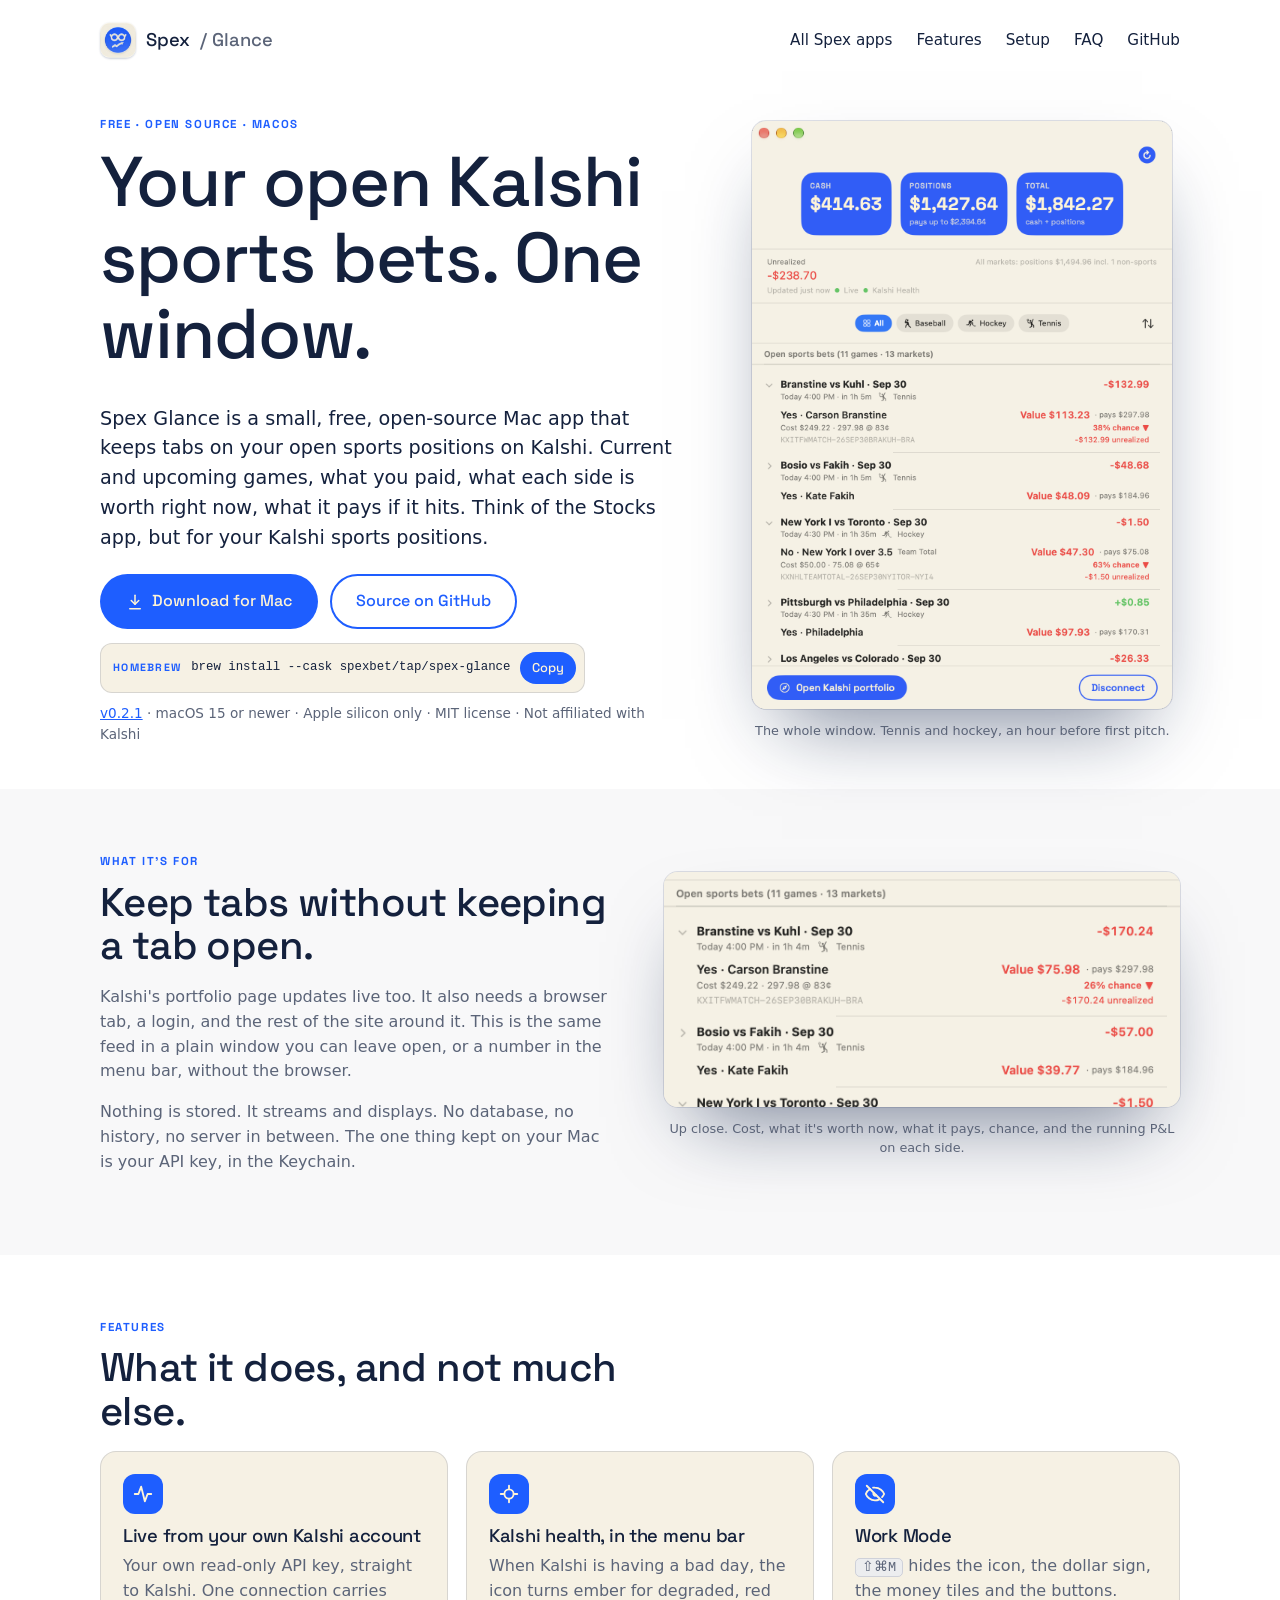
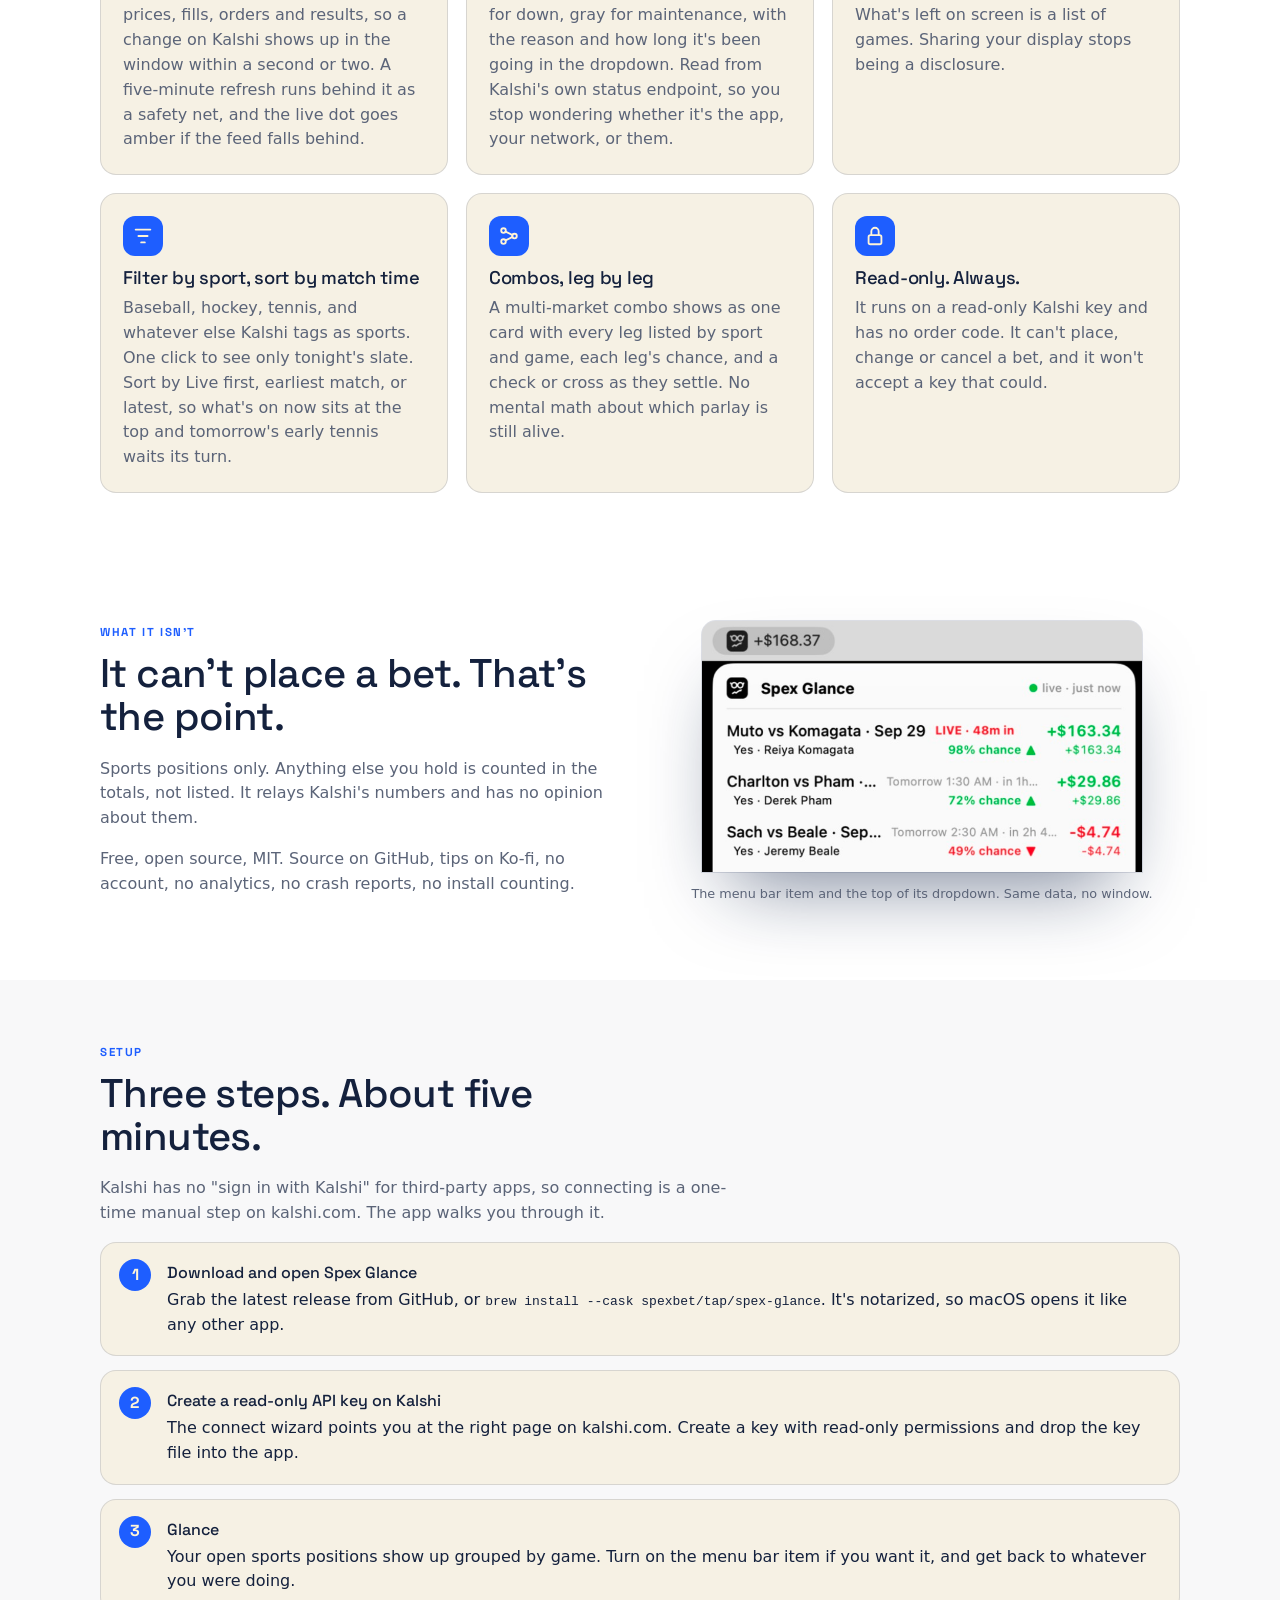
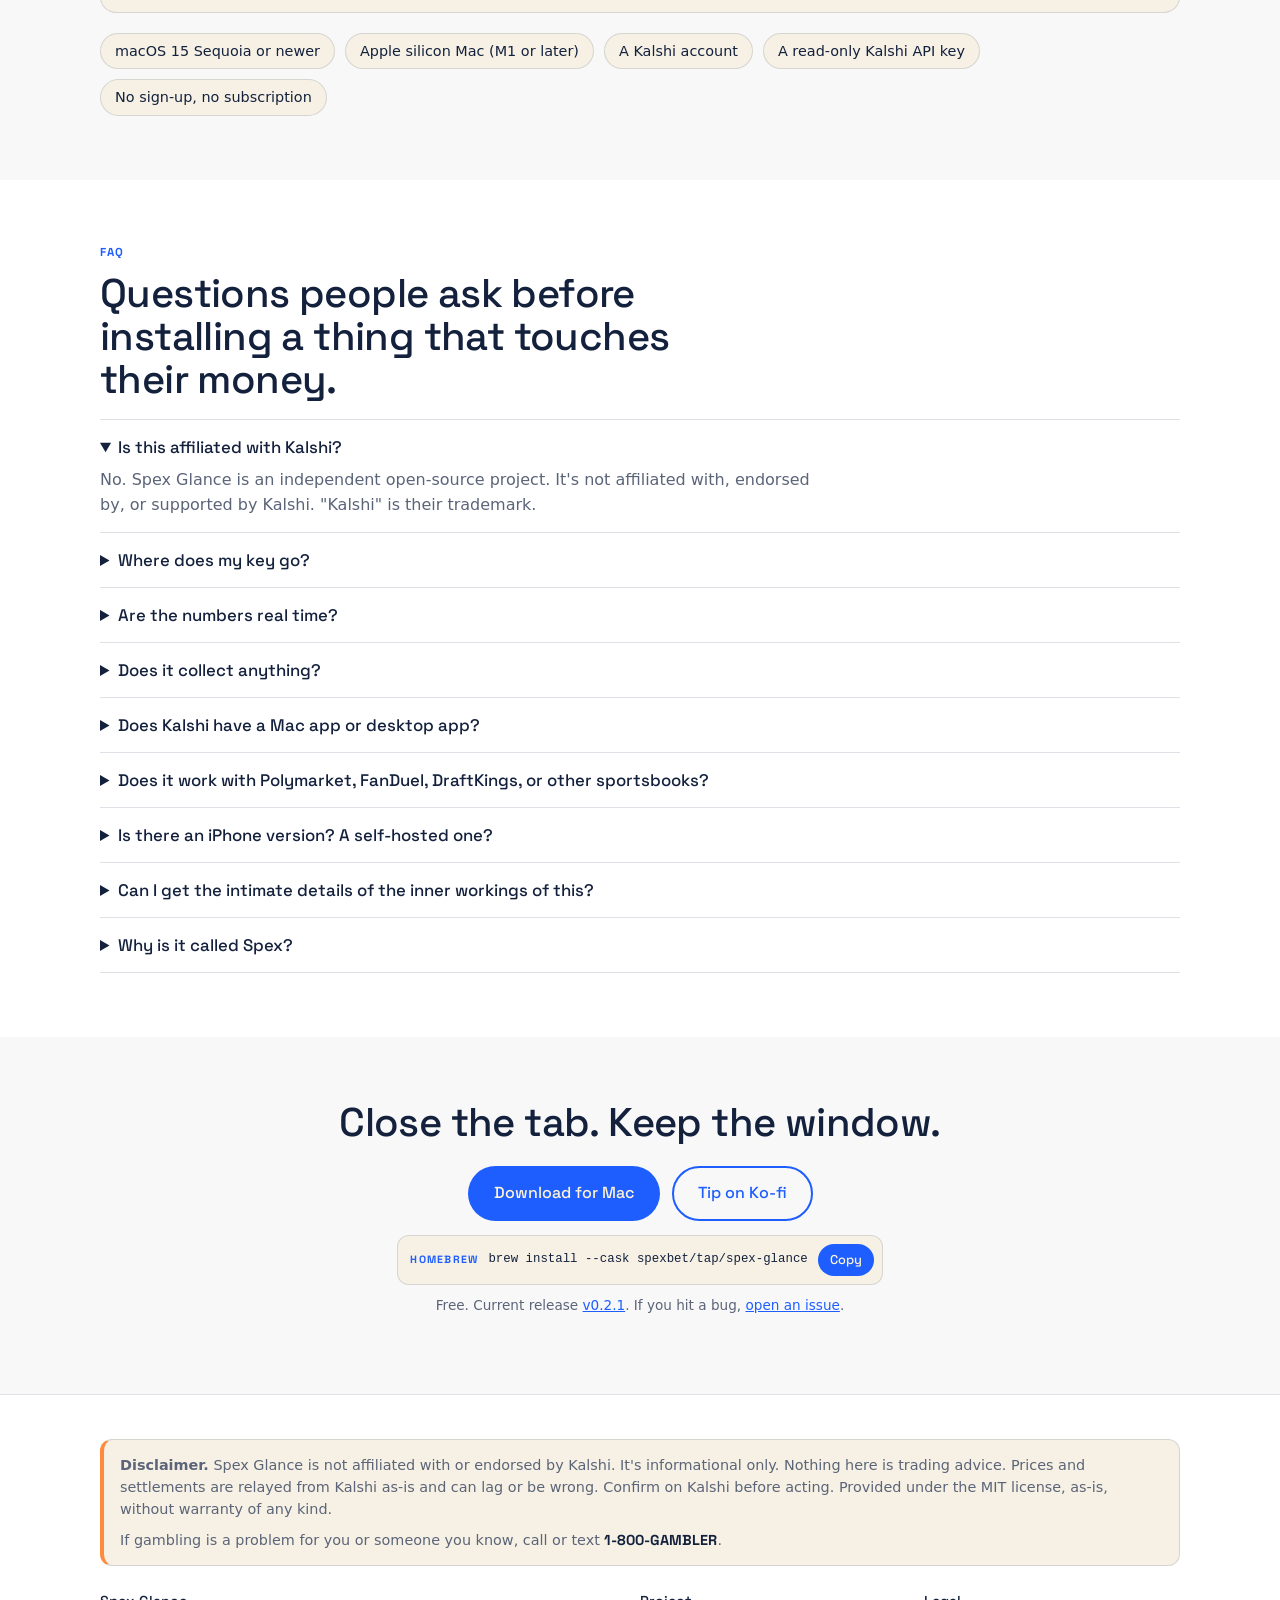
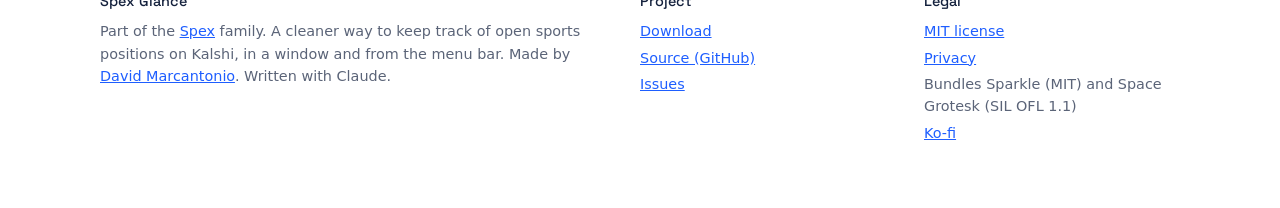
==== commit 2625228a: "Glance FAQ: inner workings → GitHub Co-Authored-By: Claude Fable 5.1 <noreply@anthropic.com> Claude-" ====
--- a/glance/index.html
+++ b/glance/index.html
@@ -61,6 +61,8 @@
       "acceptedAnswer": { "@type": "Answer", "text": "No. Kalshi only. Spex Glance reads positions through Kalshi's API, and the other platforms have different APIs, different account models, and in the sportsbooks' case no public read API at all." } },
     { "@type": "Question", "name": "Is there an iPhone version? A self-hosted one?",
       "acceptedAnswer": { "@type": "Answer", "text": "iOS is on the list, not shipped. Spex Board, a self-hosted web dashboard for homelabs, is in the works. Spex Glance works on its own and won't need it." } },
+    { "@type": "Question", "name": "Can I get the intimate details of the inner workings of this?",
+      "acceptedAnswer": { "@type": "Answer", "text": "Yes. All of it is on GitHub at https://github.com/davidmarcantonio/spex-glance: the Swift source, the build scripts, the release process, and the README that explains how the app talks to Kalshi. MIT licensed, so you can read it, build it yourself, or fork it." } },
     { "@type": "Question", "name": "Why is it called Spex?",
       "acceptedAnswer": { "@type": "Answer", "text": "A haruspex was a Roman priest who predicted the future by reading the entrails of a sacrificed animal. That's roughly what checking your Kalshi portfolio at 11pm feels like. Spex is the tail end of that word, and also specs, as in the glasses in the logo. Less mess, same anxiety." } }
   ]
@@ -219,6 +221,7 @@
     <details><summary>Does Kalshi have a Mac app or desktop app?</summary><p>Not that we know of. Kalshi has a website and iPhone and Android apps. Spex Glance is an independent, read-only Mac app that shows your Kalshi sports positions using Kalshi's public API. It isn't made by Kalshi.</p></details>
     <details><summary>Does it work with Polymarket, FanDuel, DraftKings, or other sportsbooks?</summary><p>No. Kalshi only. Spex Glance reads positions through Kalshi's API, and the other platforms have different APIs, different account models, and in the sportsbooks' case no public read API at all. Nothing planned there.</p></details>
     <details><summary>Is there an iPhone version? A self-hosted one?</summary><p>iOS is on the list, not shipped. <a href="/#apps">Spex Board</a>, a self-hosted web dashboard for homelabs, is in the works. Spex Glance works on its own and won't need it.</p></details>
+    <details><summary>Can I get the intimate details of the inner workings of this?</summary><p>Yes. All of it is on <a href="https://github.com/davidmarcantonio/spex-glance">GitHub</a>: the Swift source, the build scripts, the release process, and the README that explains how the app talks to Kalshi. MIT licensed, so you can read it, build it yourself, or fork it.</p></details>
     <details><summary>Why is it called Spex?</summary><p>A haruspex was a Roman priest who predicted the future by reading the entrails of a sacrificed animal. That's roughly what checking your Kalshi portfolio at 11pm feels like. Spex is the tail end of that word, and also specs, as in the glasses in the logo. Less mess, same anxiety.</p></details>
   </div>
 </section>
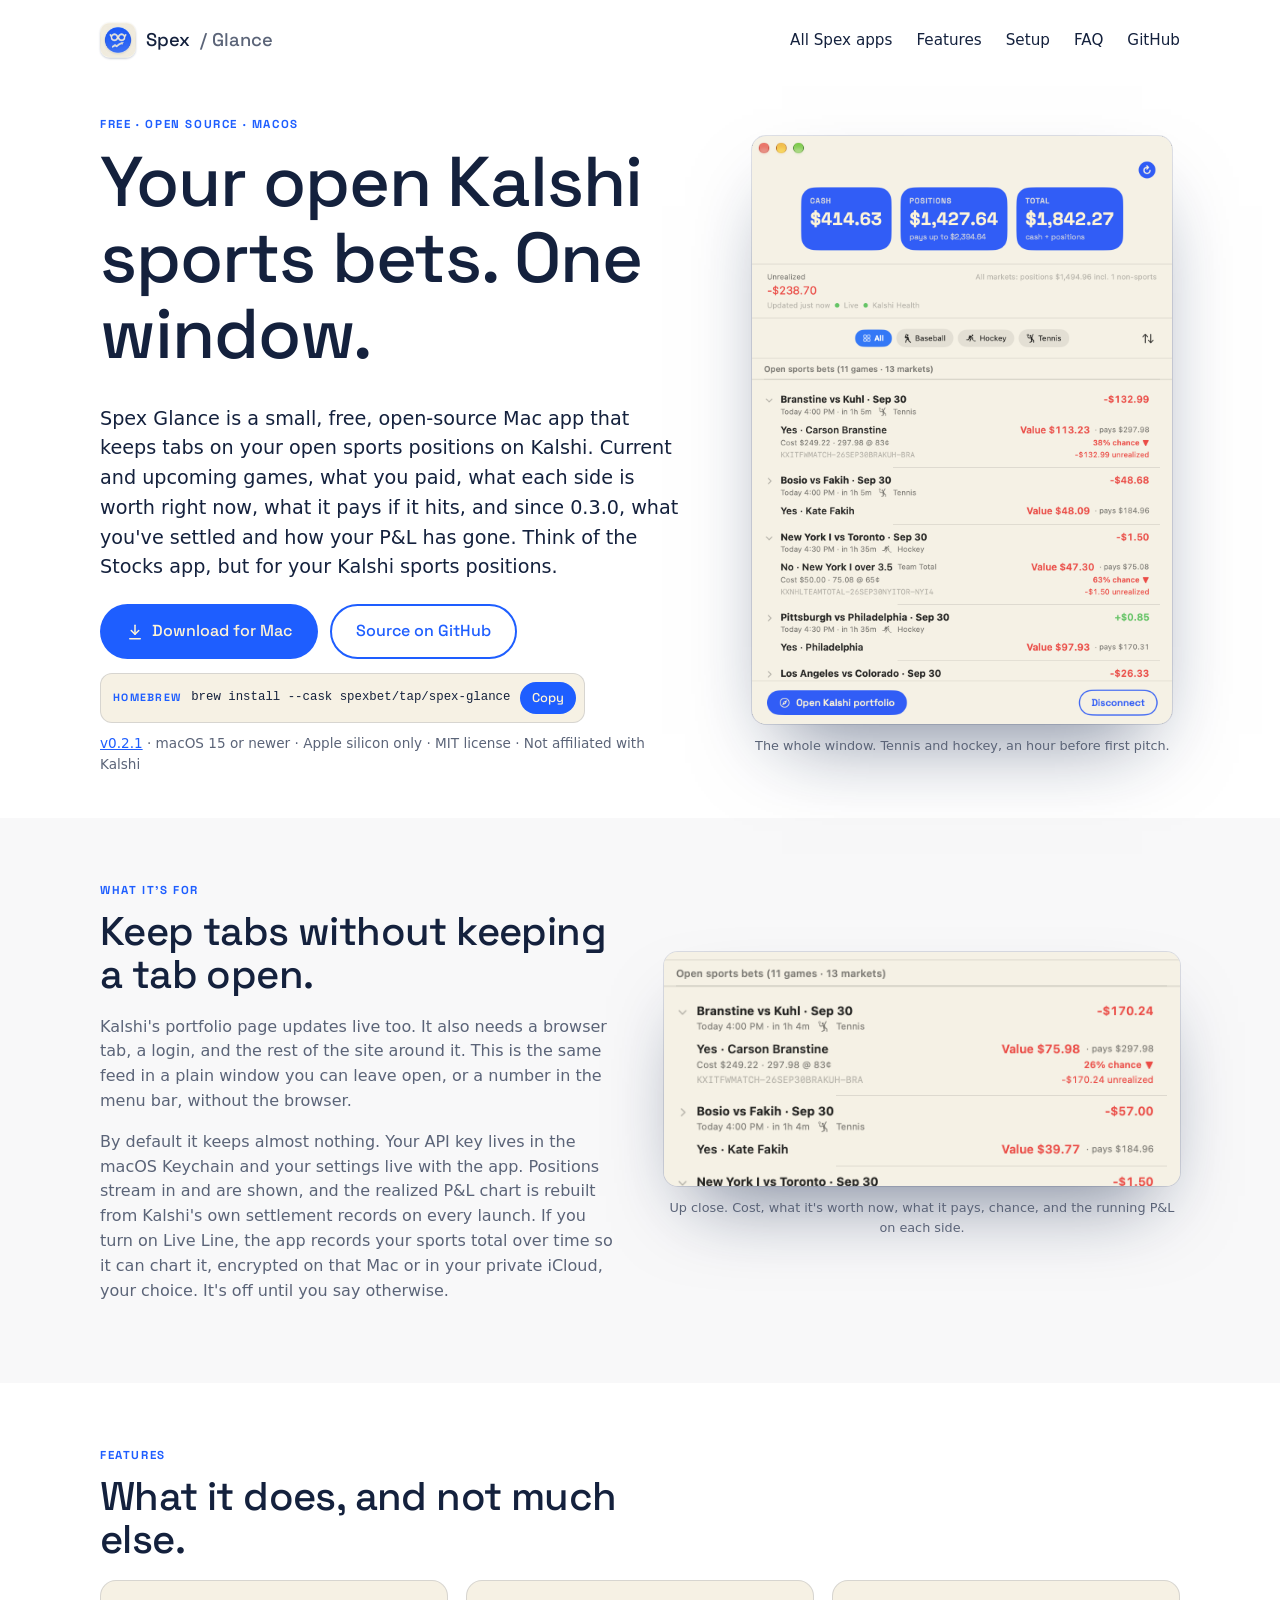
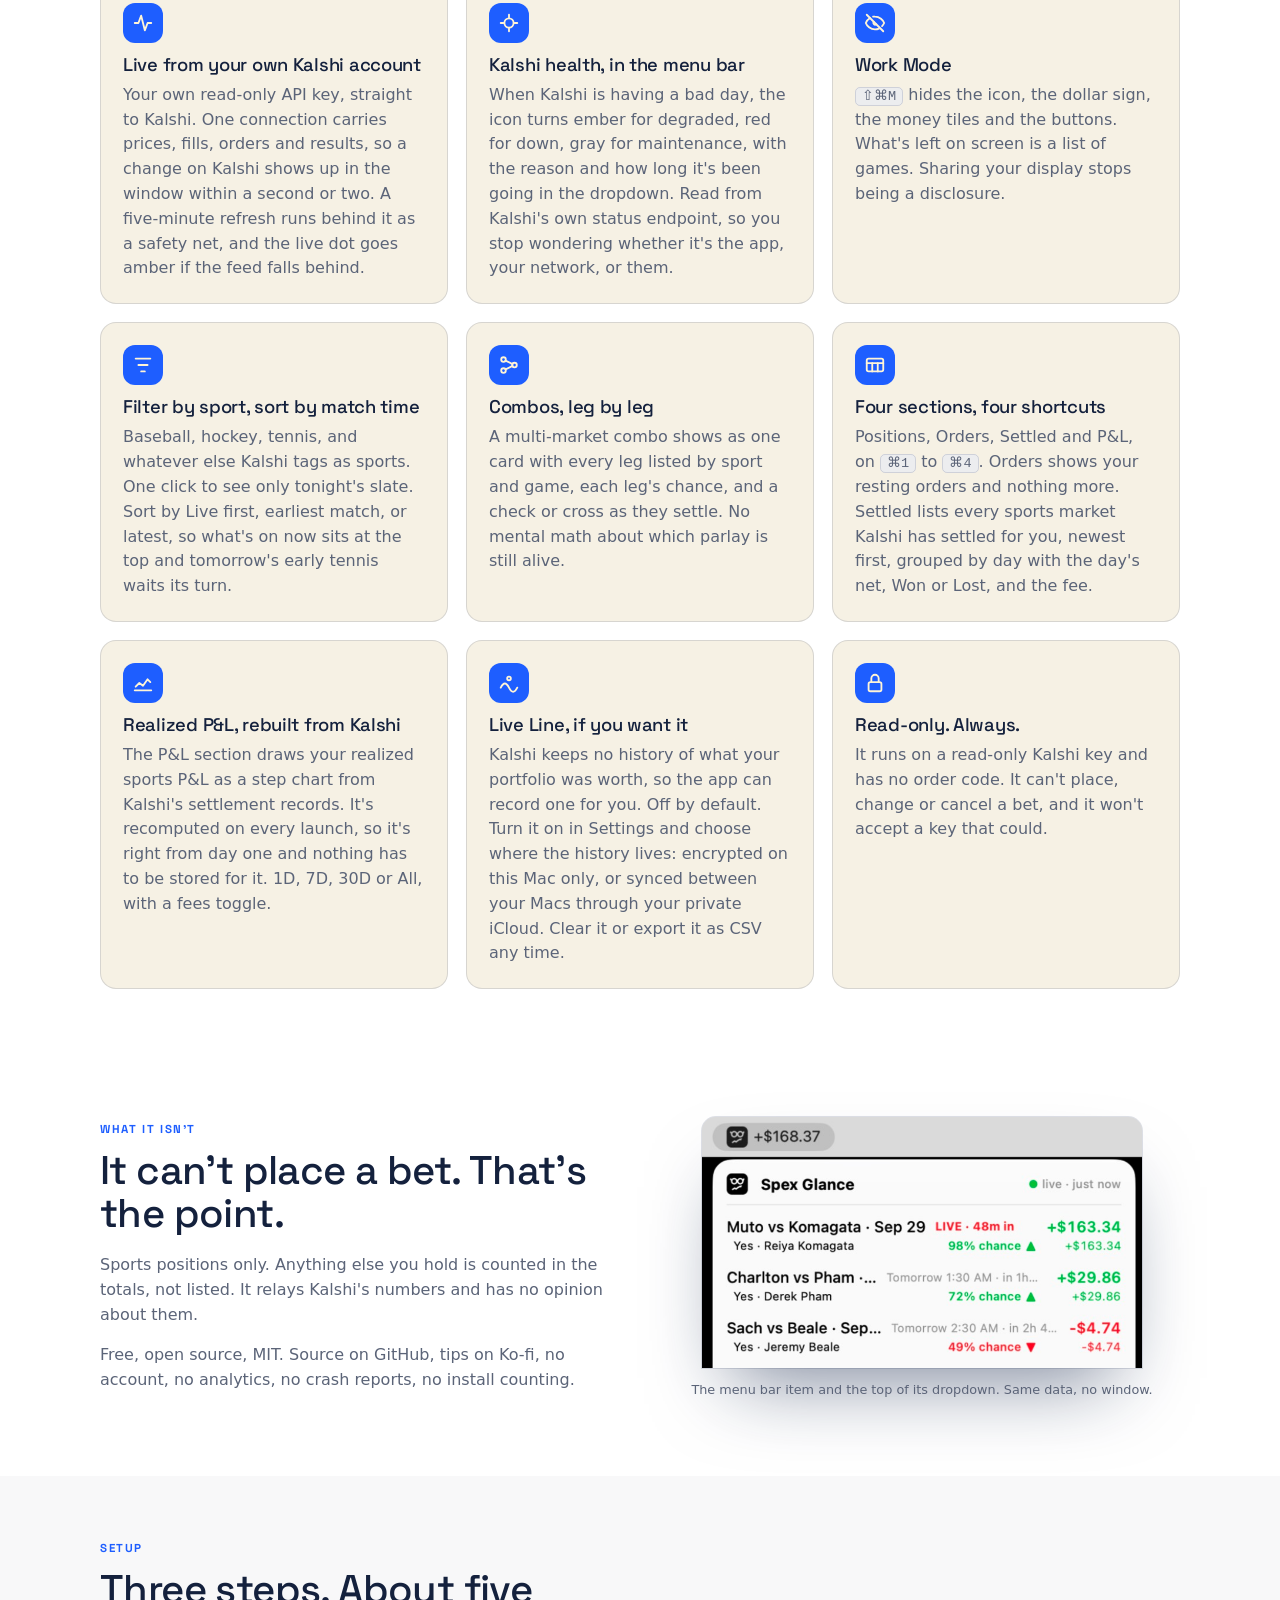
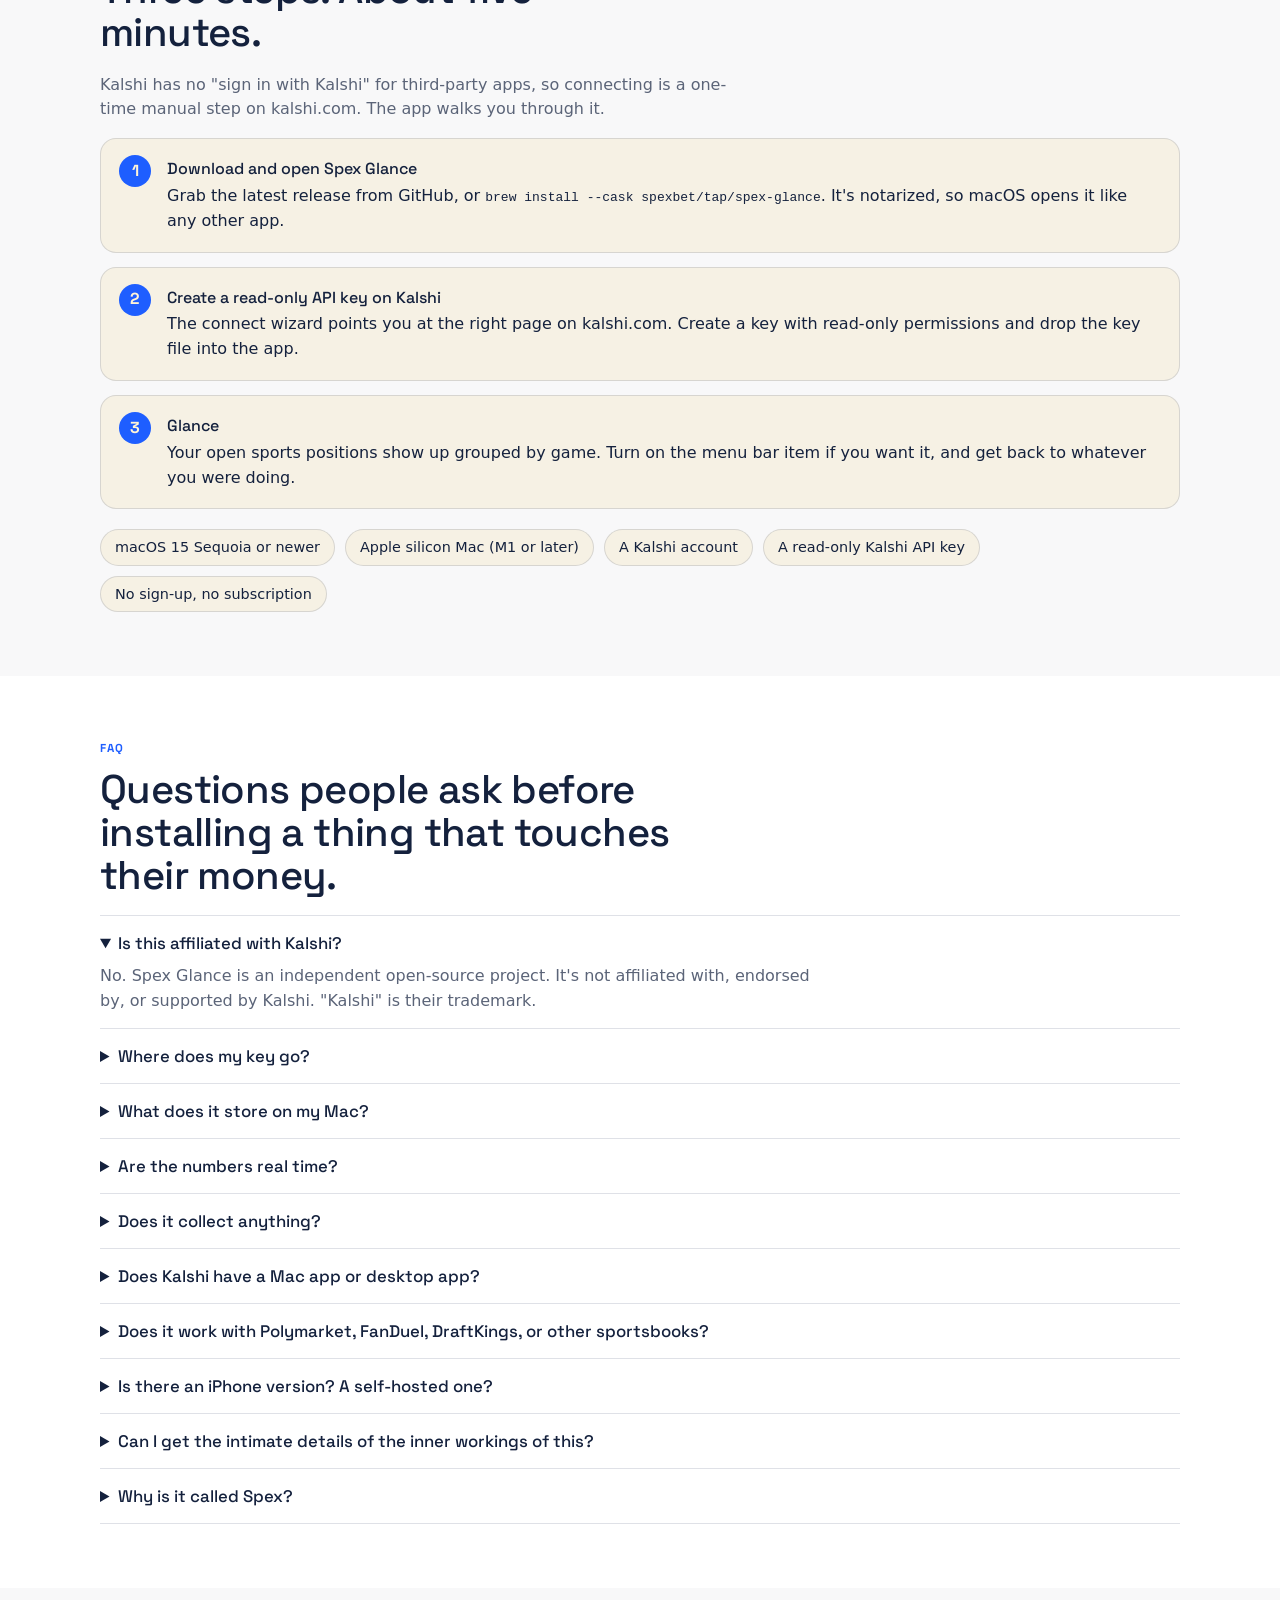
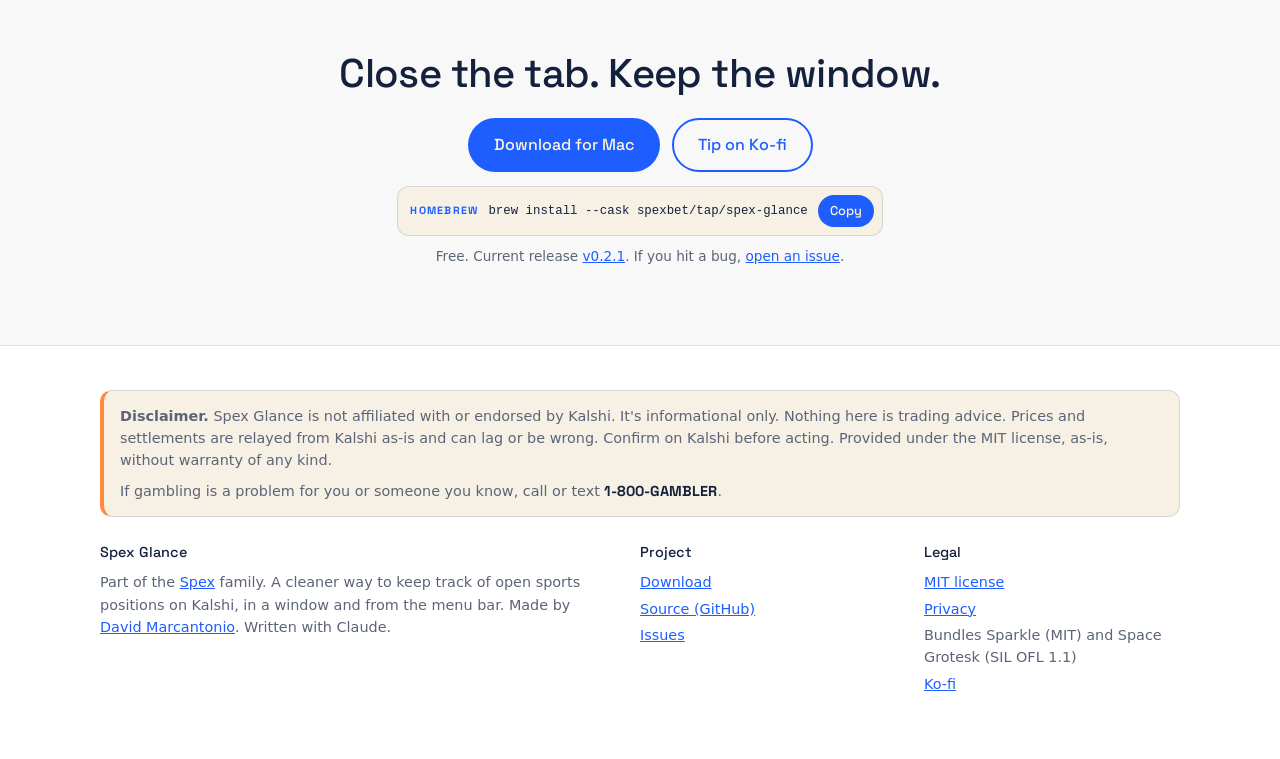
==== commit 0b53379b: "0.3.0: tabs, settled, realized P&L and Live Line on the Glance page; storage claims corrected everyw" ====
--- a/glance/index.html
+++ b/glance/index.html
@@ -51,10 +51,12 @@
       "acceptedAnswer": { "@type": "Answer", "text": "No. Spex Glance is an independent open-source project. It's not affiliated with, endorsed by, or supported by Kalshi. Kalshi is their trademark." } },
     { "@type": "Question", "name": "Where does my key go?",
       "acceptedAnswer": { "@type": "Answer", "text": "Into your macOS Keychain, on your Mac. The app talks directly to Kalshi's API. There's no Spex server in between." } },
+    { "@type": "Question", "name": "What does it store on my Mac?",
+      "acceptedAnswer": { "@type": "Answer", "text": "Your Kalshi API key, in the macOS Keychain, and your settings. That's it unless you turn on Live Line. With Live Line on, the app saves a history of your sports total so it can chart it: encrypted in the app's own folder if you pick This Mac only (Disconnect erases it), or in your private iCloud if you pick iCloud, which Apple encrypts and syncs between your Macs. Your key is never part of that history." } },
     { "@type": "Question", "name": "Are the numbers real time?",
       "acceptedAnswer": { "@type": "Answer", "text": "As current as Kalshi's ticker sends them. They can lag or be wrong. Confirm on Kalshi before acting on anything." } },
     { "@type": "Question", "name": "Does it collect anything?",
-      "acceptedAnswer": { "@type": "Answer", "text": "Nothing. No analytics, no crash reports, no install counting. The app makes two kinds of network calls: to Kalshi's API for your positions, and to GitHub once a day to check for updates. GitHub sees an IP address and the app version on that check, the same as any app that updates itself." } },
+      "acceptedAnswer": { "@type": "Answer", "text": "Nothing. No analytics, no crash reports, no install counting. The app makes two kinds of network calls: to Kalshi's API for your positions, and to GitHub once a day to check for updates. A third appears only if you choose iCloud for Live Line history, and that goes to your own iCloud account, not to us." } },
     { "@type": "Question", "name": "Does Kalshi have a Mac app or desktop app?",
       "acceptedAnswer": { "@type": "Answer", "text": "Not that we know of. Kalshi has a website and iPhone and Android apps. Spex Glance is an independent, read-only Mac app that shows your Kalshi sports positions using Kalshi's public API. It isn't made by Kalshi." } },
     { "@type": "Question", "name": "Does it work with Polymarket, FanDuel, DraftKings, or other sportsbooks?",
@@ -103,7 +105,7 @@
     <div>
       <div class="eyebrow">Free · Open source · macOS</div>
       <h1>Your open Kalshi sports bets. One window.</h1>
-      <p class="lede">Spex Glance is a small, free, open-source Mac app that keeps tabs on your open sports positions on Kalshi. Current and upcoming games, what you paid, what each side is worth right now, what it pays if it hits. Think of the Stocks app, but for your Kalshi sports positions.</p>
+      <p class="lede">Spex Glance is a small, free, open-source Mac app that keeps tabs on your open sports positions on Kalshi. Current and upcoming games, what you paid, what each side is worth right now, what it pays if it hits, and since 0.3.0, what you've settled and how your P&amp;L has gone. Think of the Stocks app, but for your Kalshi sports positions.</p>
       <div class="cta-row">
         <a class="btn primary" href="https://github.com/davidmarcantonio/spex-glance/releases/latest">
           <svg viewBox="0 0 24 24" fill="none" stroke="currentColor" stroke-width="2" stroke-linecap="round" stroke-linejoin="round"><path d="M12 3v12"/><path d="m7 10 5 5 5-5"/><path d="M5 21h14"/></svg>
@@ -128,7 +130,7 @@
         <div class="eyebrow">What it's for</div>
         <h2>Keep tabs without keeping a tab open.</h2>
         <p class="muted">Kalshi's portfolio page updates live too. It also needs a browser tab, a login, and the rest of the site around it. This is the same feed in a plain window you can leave open, or a number in the menu bar, without the browser.</p>
-        <p class="muted">Nothing is stored. It streams and displays. No database, no history, no server in between. The one thing kept on your Mac is your API key, in the Keychain.</p>
+        <p class="muted">By default it keeps almost nothing. Your API key lives in the macOS Keychain and your settings live with the app. Positions stream in and are shown, and the realized P&amp;L chart is rebuilt from Kalshi's own settlement records on every launch. If you turn on Live Line, the app records your sports total over time so it can chart it, encrypted on that Mac or in your private iCloud, your choice. It's off until you say otherwise.</p>
       </div>
       <div>
         <div class="zoom"><img src="/assets/screenshot-detail.png" width="1110" height="504" alt="Close-up of two position cards: cost, price paid, current value, payout, chance, and unrealized P&amp;L per side, with the Kalshi market ticker" loading="lazy"></div>
@@ -167,6 +169,21 @@
         <span class="fi" aria-hidden="true"><svg viewBox="0 0 24 24"><circle cx="6" cy="6" r="2.5"/><circle cx="6" cy="18" r="2.5"/><circle cx="18" cy="12" r="2.5"/><path d="M8.2 7.2 15.8 11"/><path d="M8.2 16.8 15.8 13"/></svg></span>
         <h3>Combos, leg by leg</h3>
         <p class="muted">A multi-market combo shows as one card with every leg listed by sport and game, each leg's chance, and a check or cross as they settle. No mental math about which parlay is still alive.</p>
+      </div>
+      <div class="card">
+        <span class="fi" aria-hidden="true"><svg viewBox="0 0 24 24"><rect x="3" y="5" width="18" height="14" rx="2"/><path d="M3 10h18"/><path d="M9 10v9"/><path d="M15 10v9"/></svg></span>
+        <h3>Four sections, four shortcuts</h3>
+        <p class="muted">Positions, Orders, Settled and P&amp;L, on <kbd>⌘1</kbd> to <kbd>⌘4</kbd>. Orders shows your resting orders and nothing more. Settled lists every sports market Kalshi has settled for you, newest first, grouped by day with the day's net, Won or Lost, and the fee.</p>
+      </div>
+      <div class="card">
+        <span class="fi" aria-hidden="true"><svg viewBox="0 0 24 24"><path d="M3 20h18"/><path d="M4 16l4-4 4 3 5-7 3 3"/></svg></span>
+        <h3>Realized P&amp;L, rebuilt from Kalshi</h3>
+        <p class="muted">The P&amp;L section draws your realized sports P&amp;L as a step chart from Kalshi's settlement records. It's recomputed on every launch, so it's right from day one and nothing has to be stored for it. 1D, 7D, 30D or All, with a fees toggle.</p>
+      </div>
+      <div class="card">
+        <span class="fi" aria-hidden="true"><svg viewBox="0 0 24 24"><path d="M3 17c3-6 6-6 9 0s6 6 9 0"/><circle cx="12" cy="7" r="2"/></svg></span>
+        <h3>Live Line, if you want it</h3>
+        <p class="muted">Kalshi keeps no history of what your portfolio was worth, so the app can record one for you. Off by default. Turn it on in Settings and choose where the history lives: encrypted on this Mac only, or synced between your Macs through your private iCloud. Clear it or export it as CSV any time.</p>
       </div>
       <div class="card">
         <span class="fi" aria-hidden="true"><svg viewBox="0 0 24 24"><rect x="5" y="11" width="14" height="10" rx="2"/><path d="M8 11V7a4 4 0 0 1 8 0v4"/></svg></span>
@@ -216,8 +233,9 @@
     <h2>Questions people ask before installing a thing that touches their money.</h2>
     <details open><summary>Is this affiliated with Kalshi?</summary><p>No. Spex Glance is an independent open-source project. It's not affiliated with, endorsed by, or supported by Kalshi. "Kalshi" is their trademark.</p></details>
     <details><summary>Where does my key go?</summary><p>Into your macOS Keychain, on your Mac. The app talks directly to Kalshi's API. There's no Spex server in between.</p></details>
+    <details><summary>What does it store on my Mac?</summary><p>Your Kalshi API key, in the macOS Keychain, and your settings. That's it unless you turn on Live Line. With Live Line on, the app saves a history of your sports total so it can chart it: encrypted in the app's own folder if you pick "This Mac only" (Disconnect erases it), or in your private iCloud if you pick iCloud, which Apple encrypts and syncs between your Macs. Your key is never part of that history. "Clear history" deletes it, and switching off iCloud offers to delete the cloud copy too.</p></details>
     <details><summary>Are the numbers real time?</summary><p>As current as Kalshi's ticker sends them. They can lag or be wrong. Confirm on Kalshi before acting on anything.</p></details>
-    <details><summary>Does it collect anything?</summary><p>Nothing. No analytics, no crash reports, no install counting. The app makes two kinds of network calls: to Kalshi's API for your positions, and to GitHub once a day to check for updates. GitHub sees an IP address and the app version on that check, the same as any app that updates itself. Details in the <a href="/privacy.html">privacy note</a>.</p></details>
+    <details><summary>Does it collect anything?</summary><p>Nothing. No analytics, no crash reports, no install counting. The app makes two kinds of network calls: to Kalshi's API for your positions, and to GitHub once a day to check for updates. A third appears only if you choose iCloud for Live Line history, and that goes to your own iCloud account, not to us. Details in the <a href="/privacy.html">privacy note</a>.</p></details>
     <details><summary>Does Kalshi have a Mac app or desktop app?</summary><p>Not that we know of. Kalshi has a website and iPhone and Android apps. Spex Glance is an independent, read-only Mac app that shows your Kalshi sports positions using Kalshi's public API. It isn't made by Kalshi.</p></details>
     <details><summary>Does it work with Polymarket, FanDuel, DraftKings, or other sportsbooks?</summary><p>No. Kalshi only. Spex Glance reads positions through Kalshi's API, and the other platforms have different APIs, different account models, and in the sportsbooks' case no public read API at all. Nothing planned there.</p></details>
     <details><summary>Is there an iPhone version? A self-hosted one?</summary><p>iOS is on the list, not shipped. <a href="/#apps">Spex Board</a>, a self-hosted web dashboard for homelabs, is in the works. Spex Glance works on its own and won't need it.</p></details>
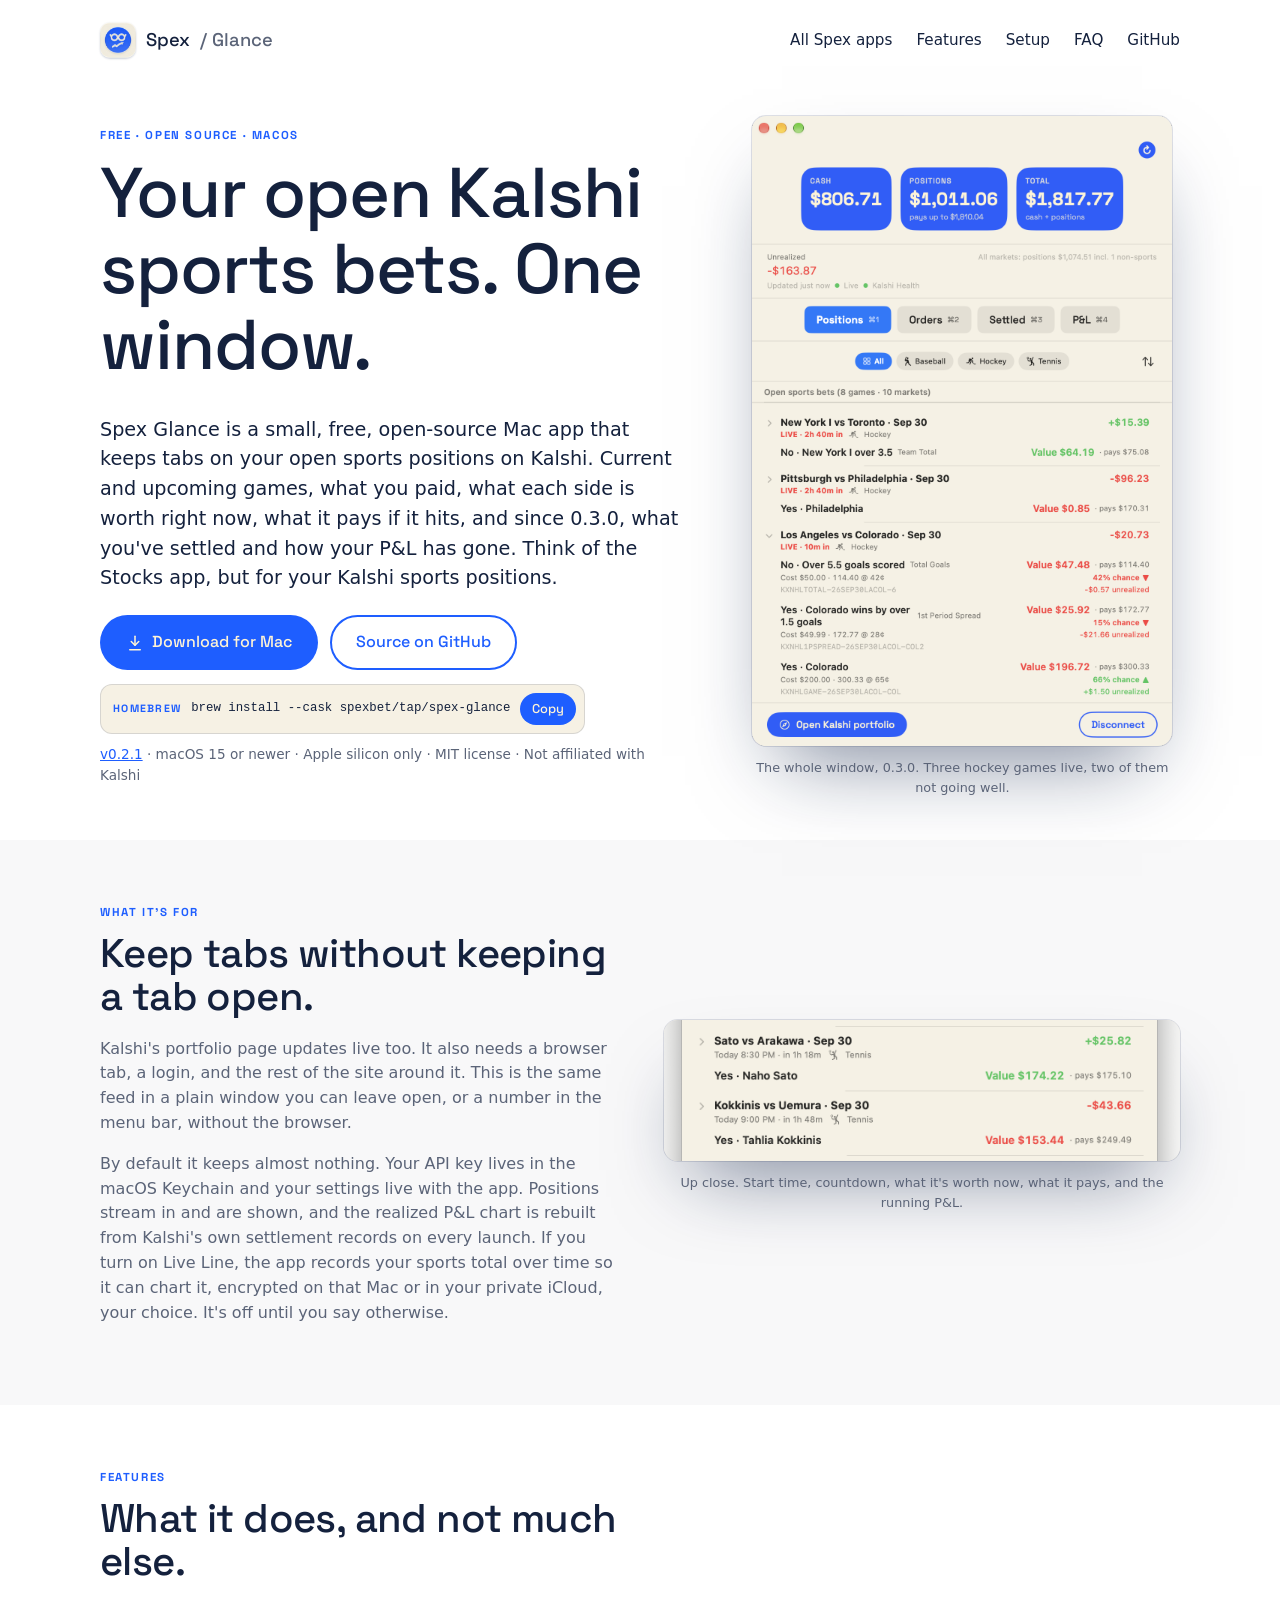
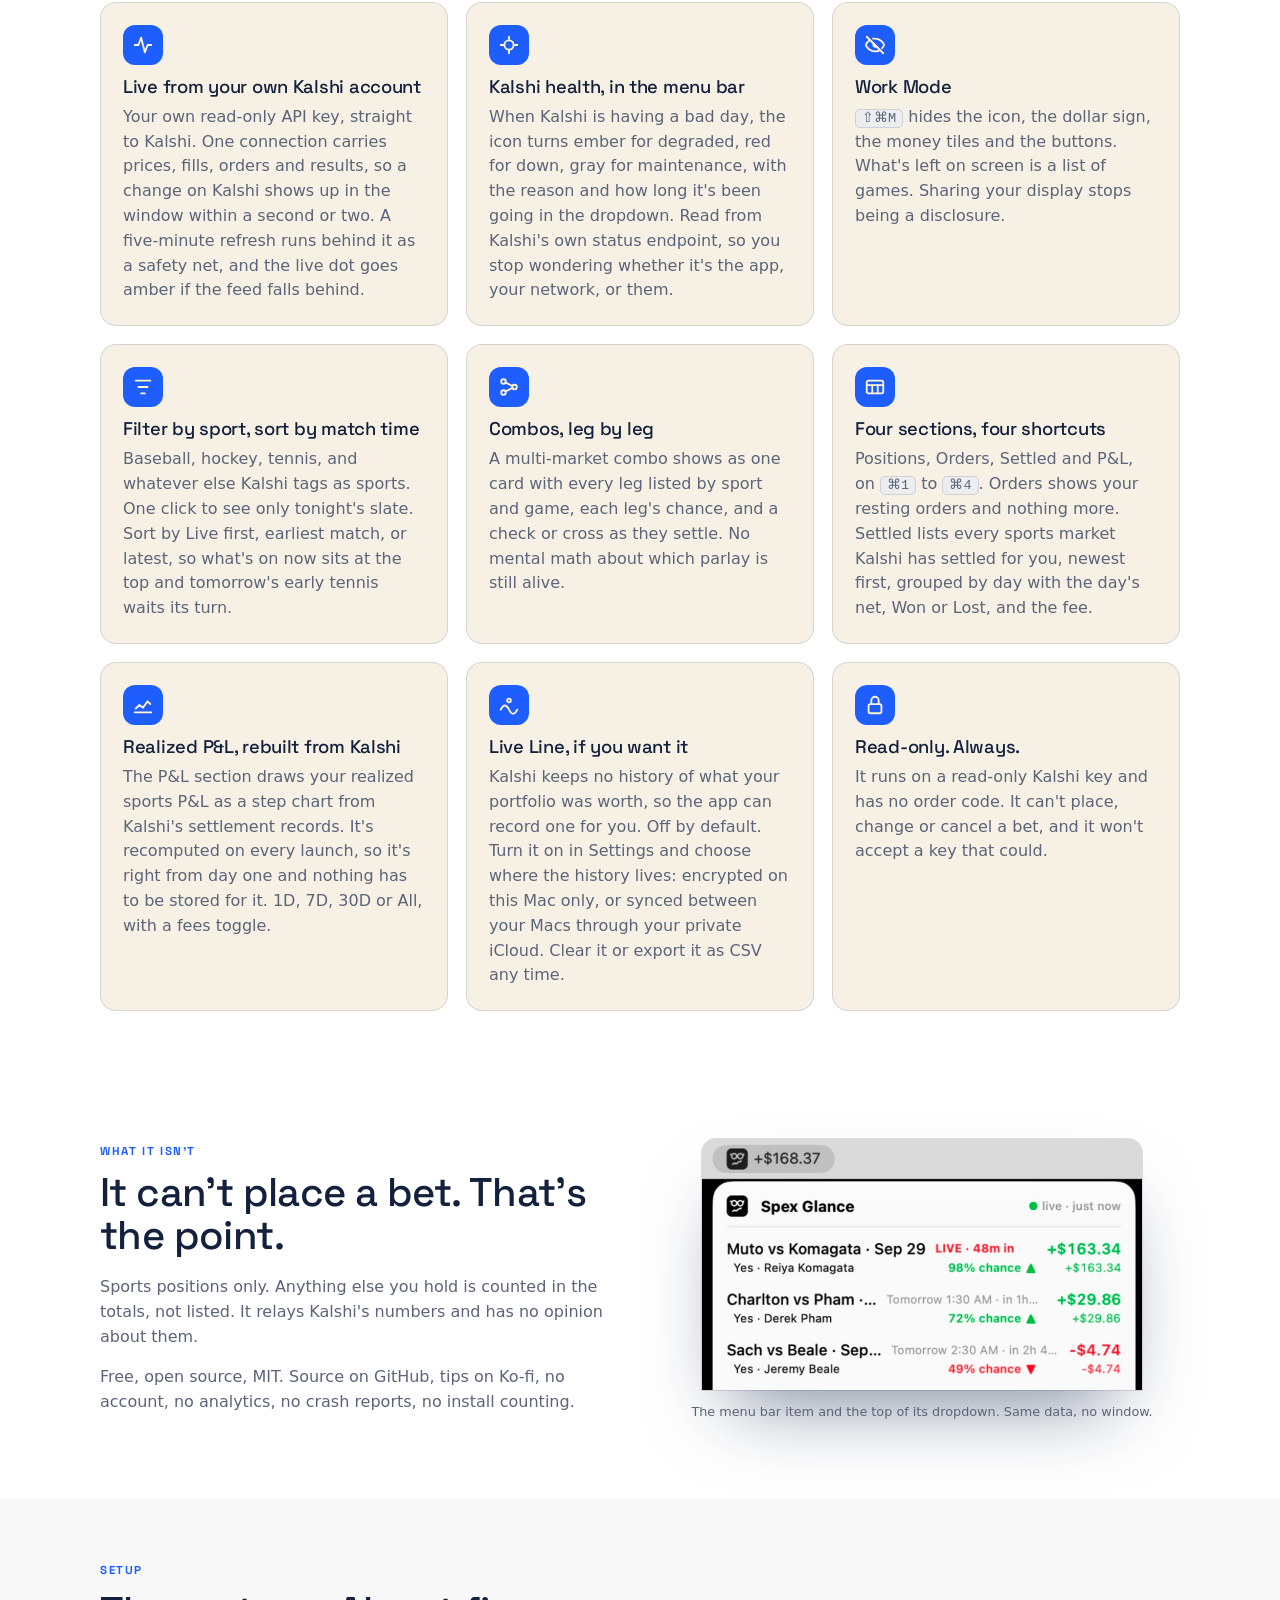
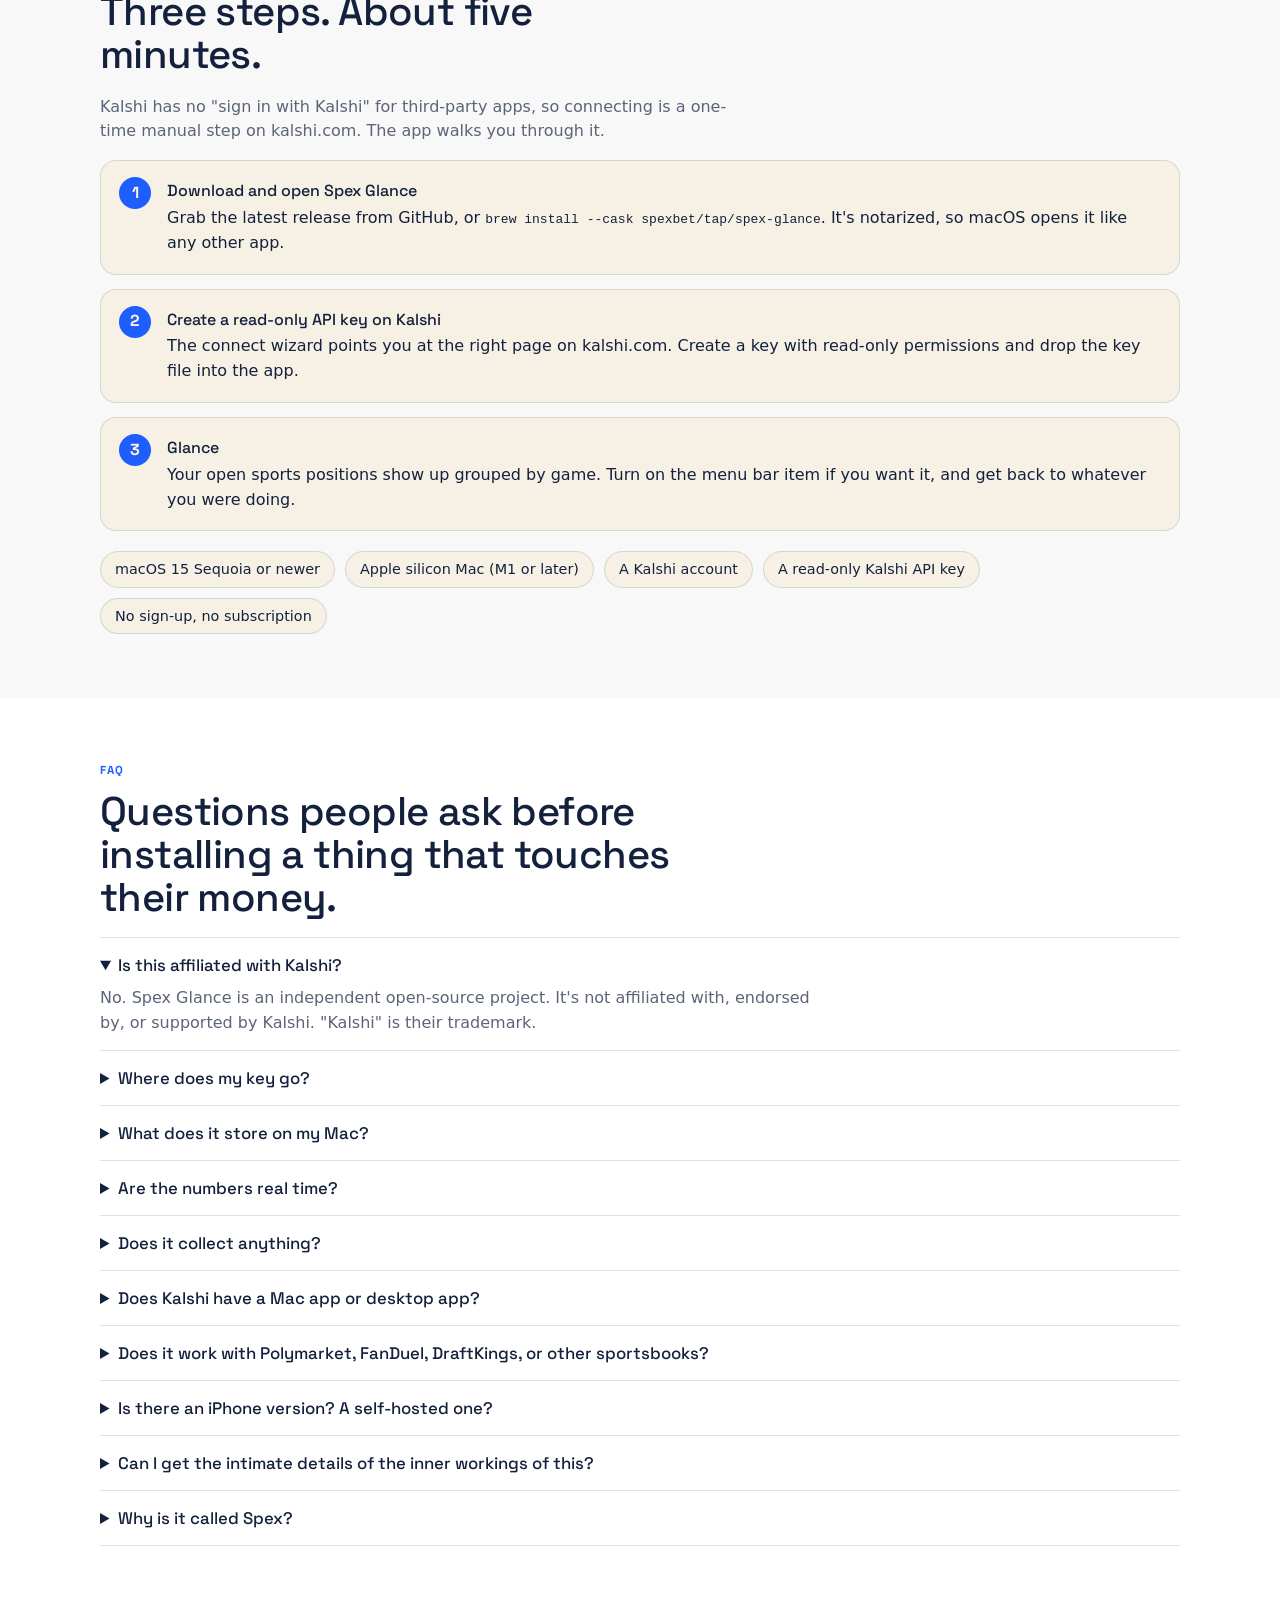
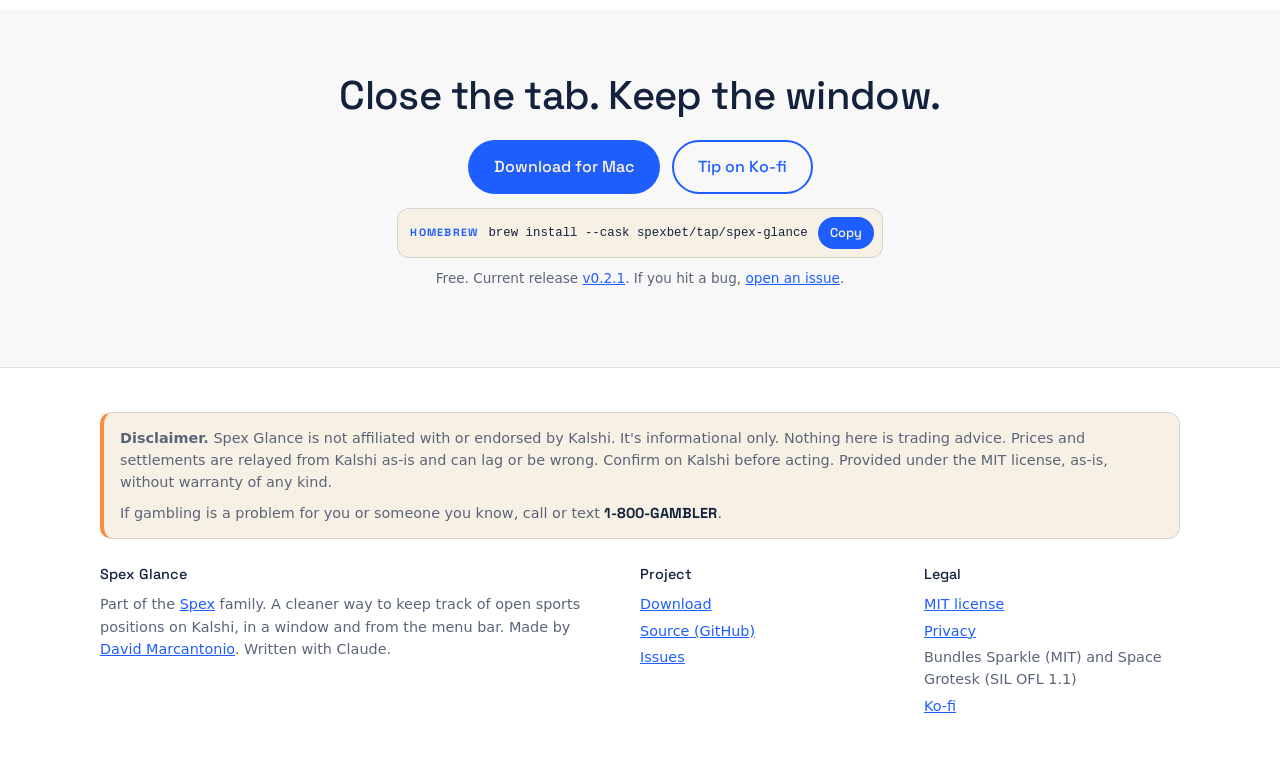
==== commit a04e9bfc: "0.3.0 screenshots: window with the section bar, upcoming tennis detail Co-Authored-By: Claude Fable " ====
--- a/glance/index.html
+++ b/glance/index.html
@@ -117,8 +117,8 @@
       <p class="fineprint"><a href="https://github.com/davidmarcantonio/spex-glance/releases/latest"><span data-version>v0.2.1</span></a> · macOS 15 or newer · Apple silicon only · MIT license · Not affiliated with Kalshi</p>
     </div>
     <div>
-      <img class="shot" src="/assets/screenshot-main.png" width="1120" height="1570" alt="Spex Glance main window: Cash, Positions and Total tiles, unrealized P&amp;L, Live and Kalshi Health indicators, sport filters, and open positions grouped by game with value, payout and chance" loading="eager" fetchpriority="high">
-      <p class="caption">The whole window. Tennis and hockey, an hour before first pitch.</p>
+      <img class="shot" src="/assets/screenshot-main.png" width="1120" height="1680" alt="Spex Glance 0.3.0 main window: Cash, Positions and Total tiles, Live and Kalshi Health dots, the Positions, Orders, Settled and P&amp;L sections, sport filters, and live hockey positions with value, payout, chance and unrealized P&amp;L" loading="eager" fetchpriority="high">
+      <p class="caption">The whole window, 0.3.0. Three hockey games live, two of them not going well.</p>
     </div>
   </div>
 </section>
@@ -133,8 +133,8 @@
         <p class="muted">By default it keeps almost nothing. Your API key lives in the macOS Keychain and your settings live with the app. Positions stream in and are shown, and the realized P&amp;L chart is rebuilt from Kalshi's own settlement records on every launch. If you turn on Live Line, the app records your sports total over time so it can chart it, encrypted on that Mac or in your private iCloud, your choice. It's off until you say otherwise.</p>
       </div>
       <div>
-        <div class="zoom"><img src="/assets/screenshot-detail.png" width="1110" height="504" alt="Close-up of two position cards: cost, price paid, current value, payout, chance, and unrealized P&amp;L per side, with the Kalshi market ticker" loading="lazy"></div>
-        <p class="caption">Up close. Cost, what it's worth now, what it pays, chance, and the running P&amp;L on each side.</p>
+        <div class="zoom"><img src="/assets/screenshot-detail.png" width="1216" height="332" alt="Close-up of two upcoming tennis positions: start time, countdown, side held, current value, payout and P&amp;L" loading="lazy"></div>
+        <p class="caption">Up close. Start time, countdown, what it's worth now, what it pays, and the running P&amp;L.</p>
       </div>
     </div>
   </div>
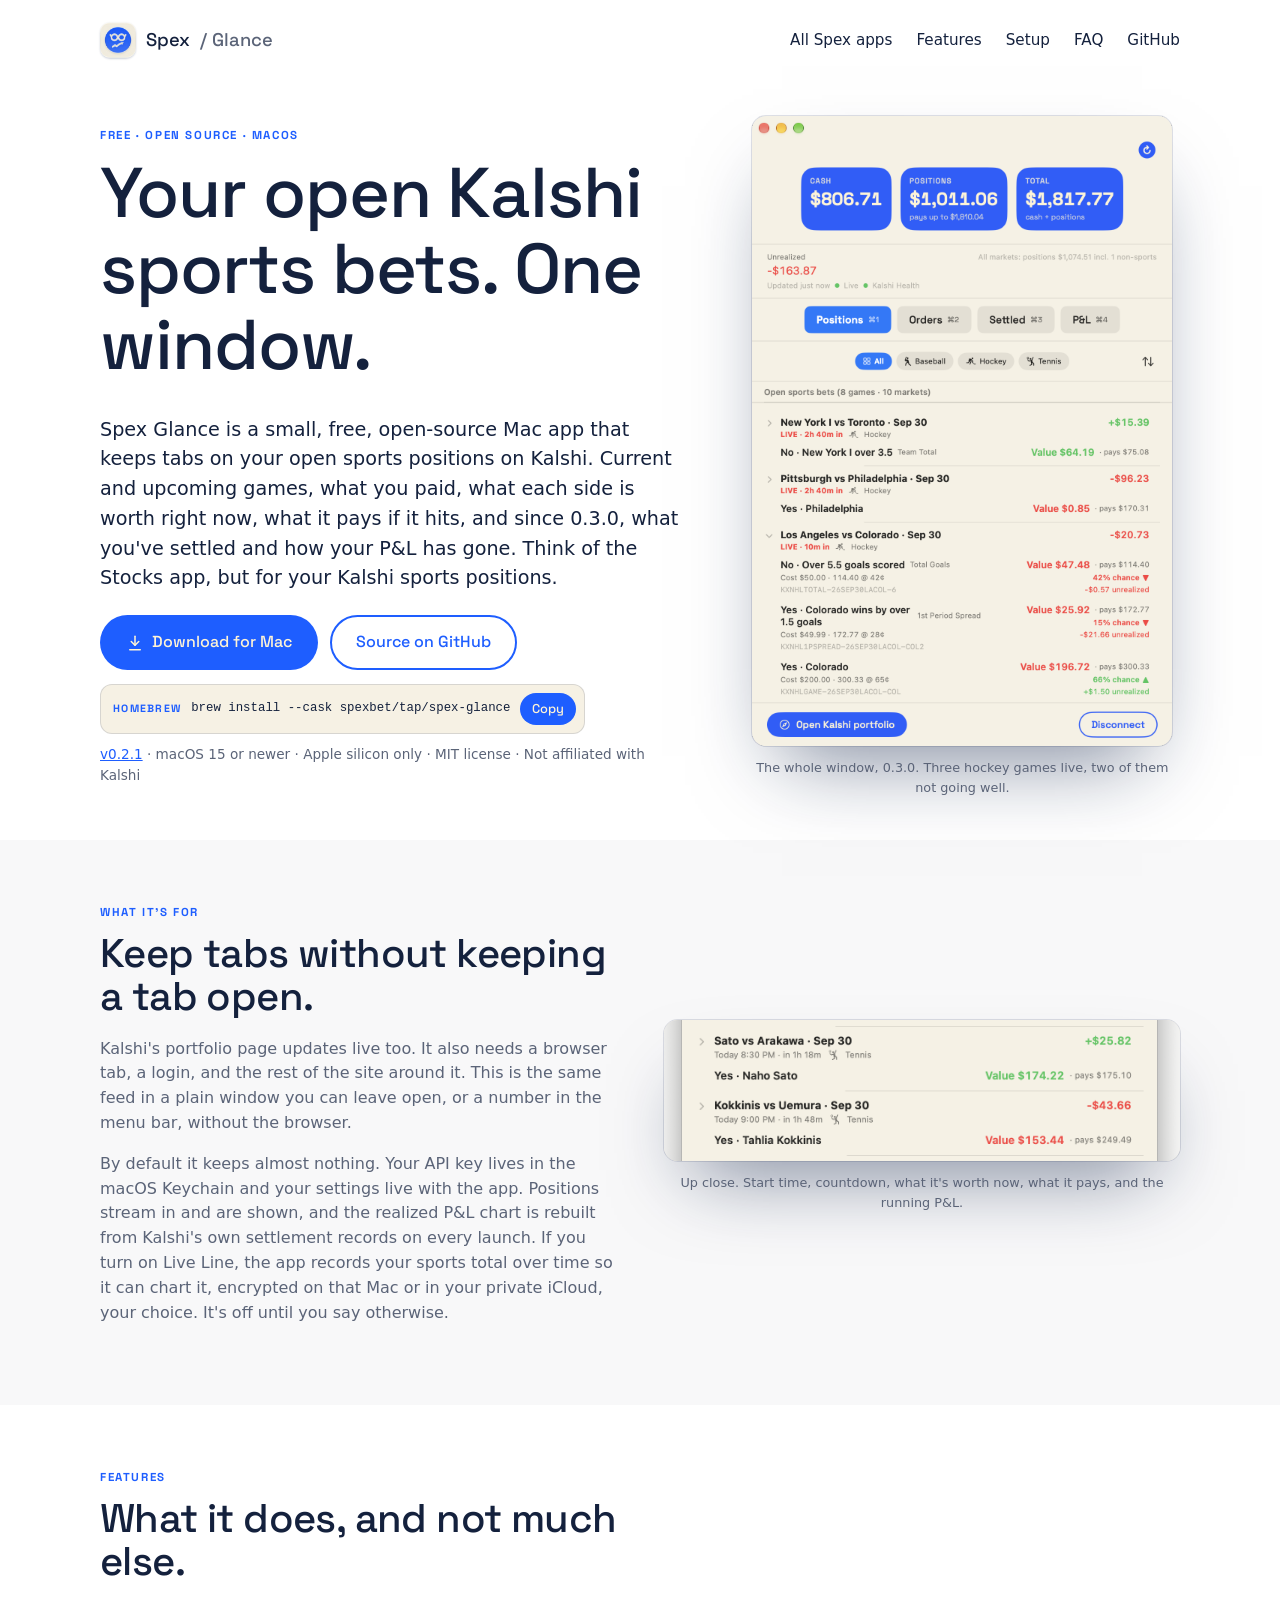
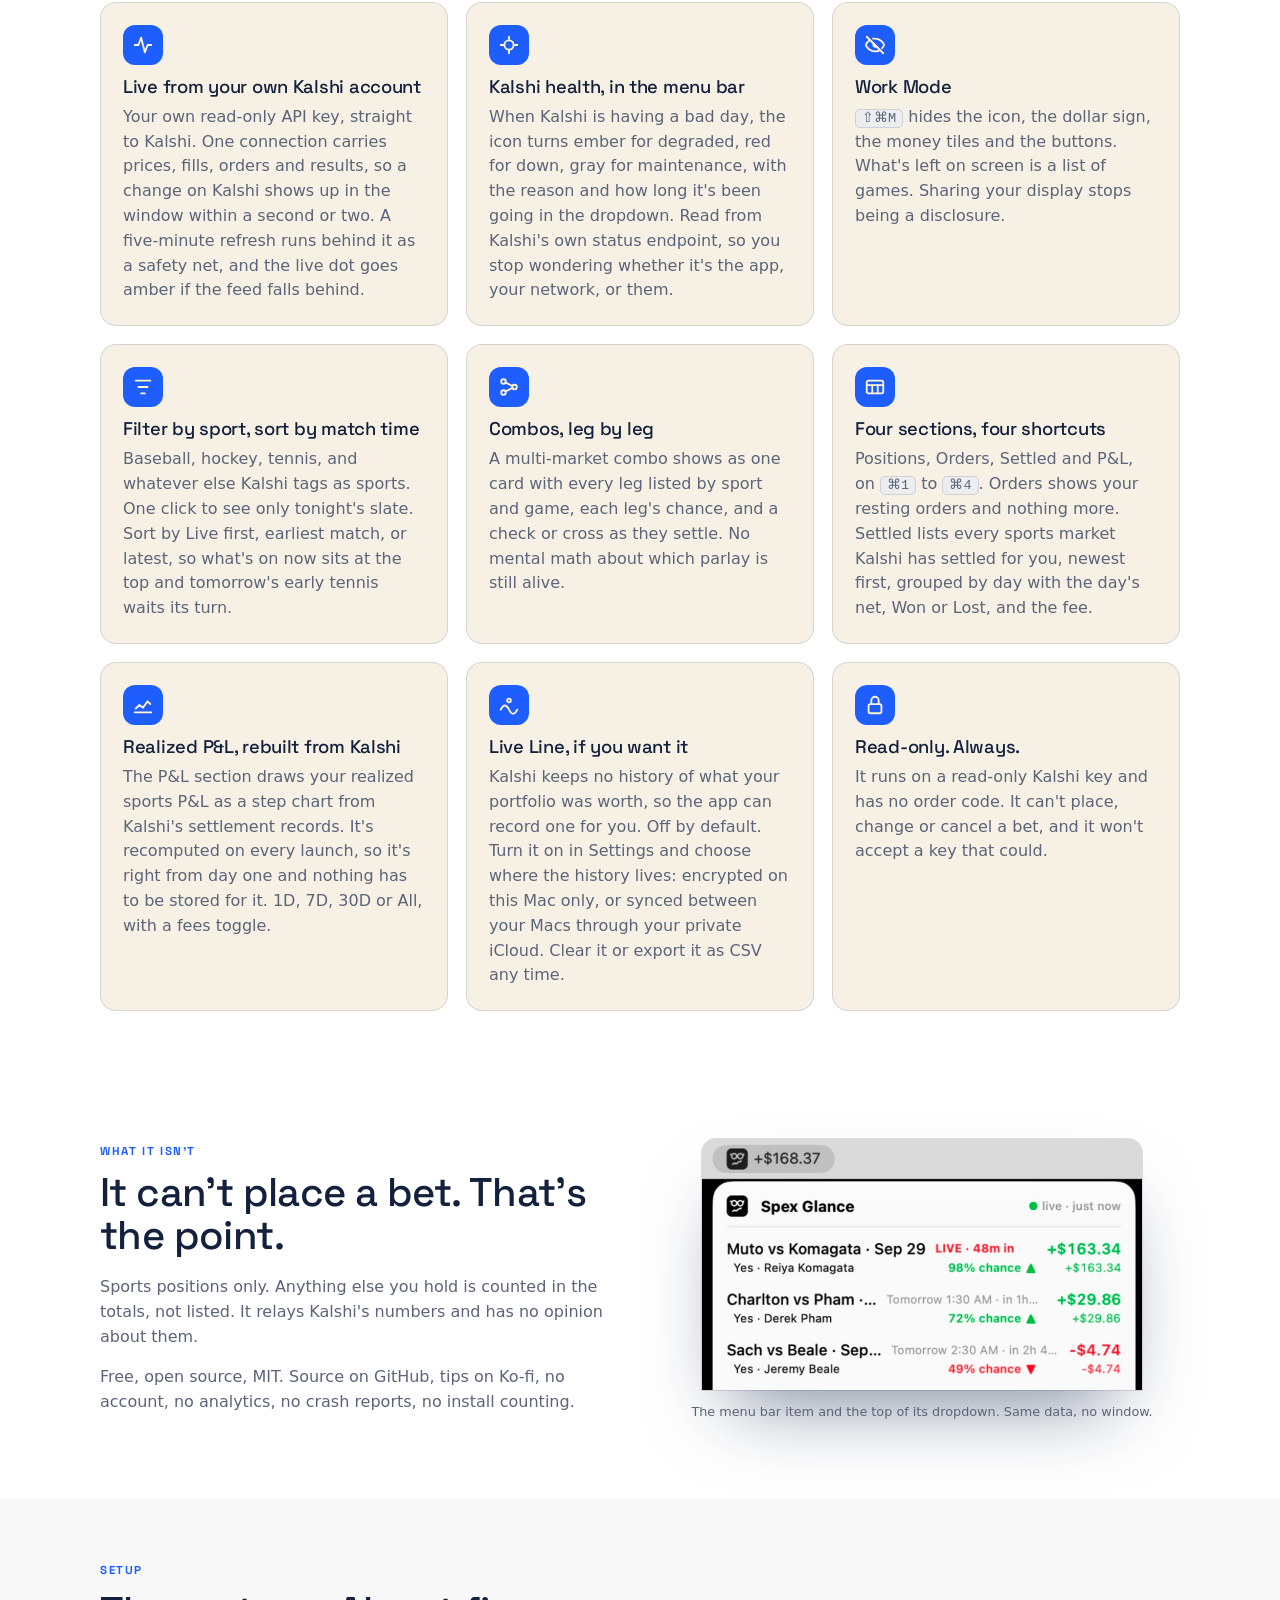
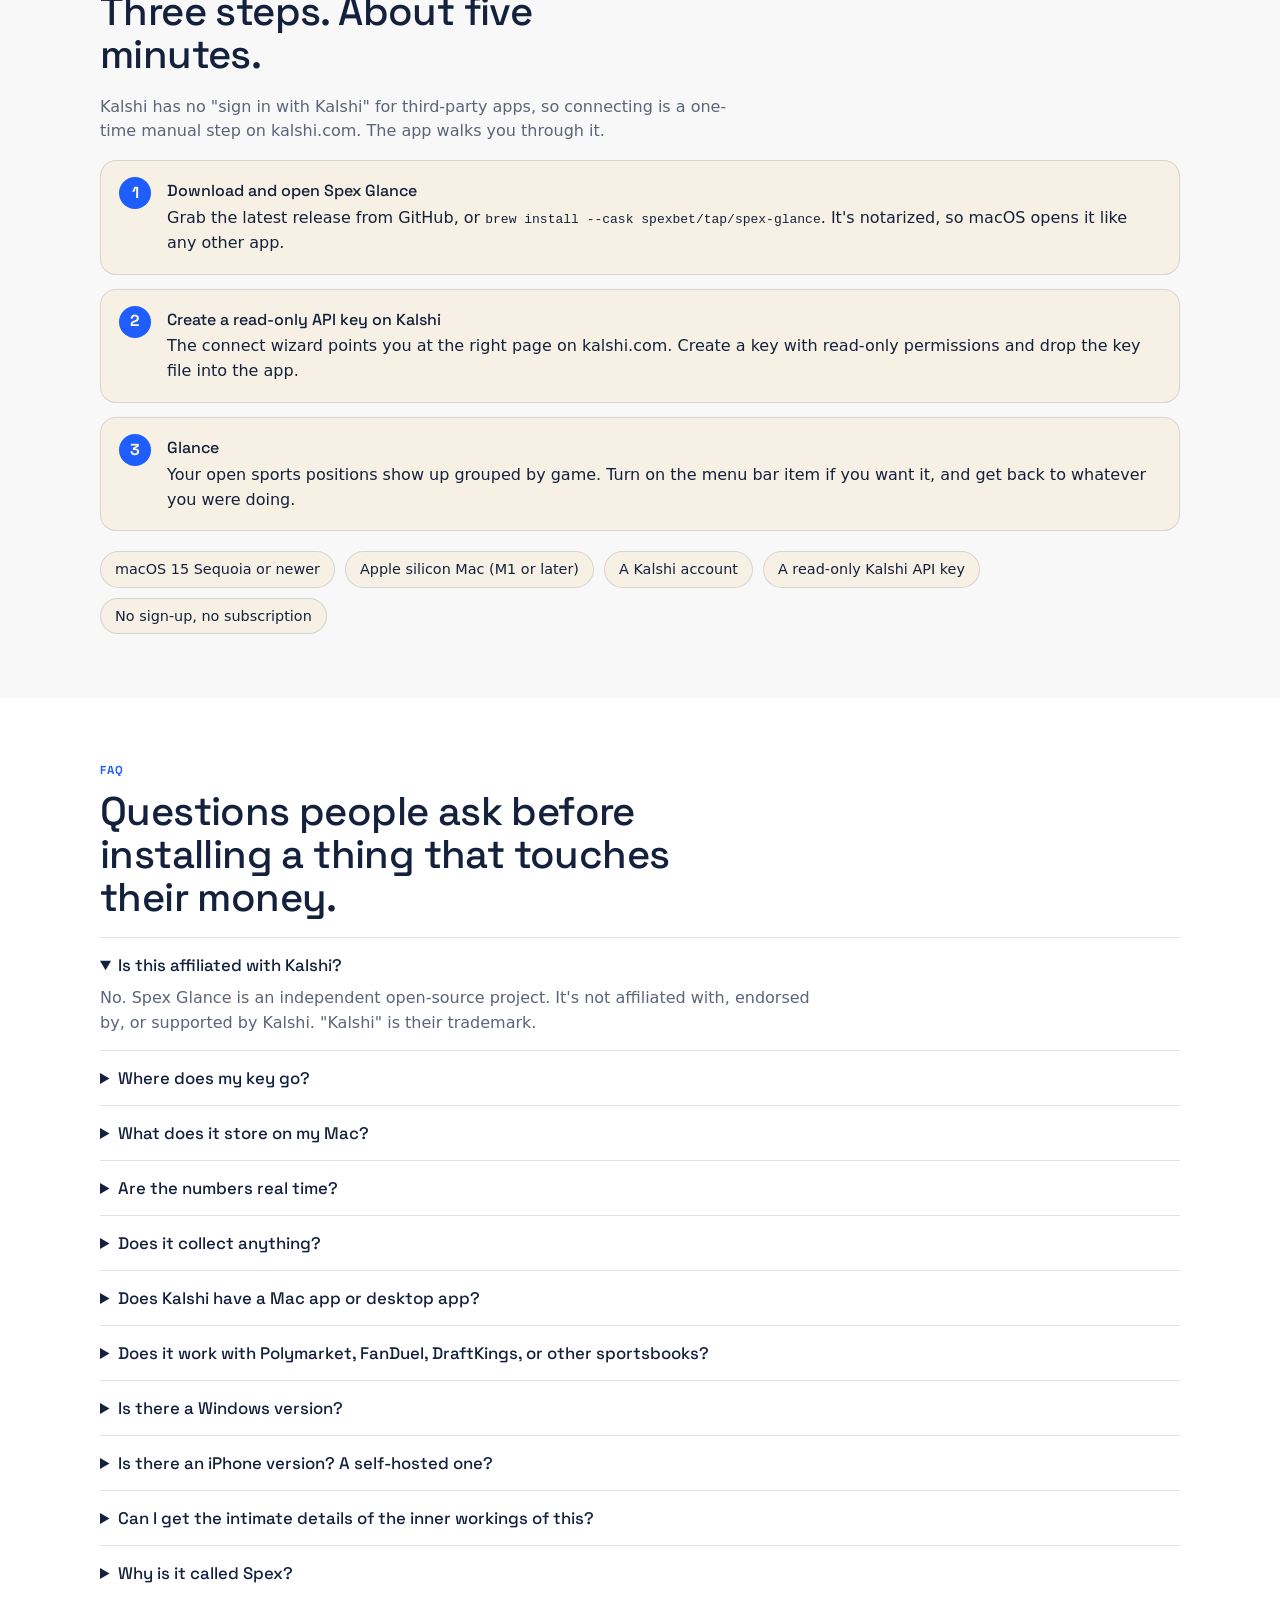
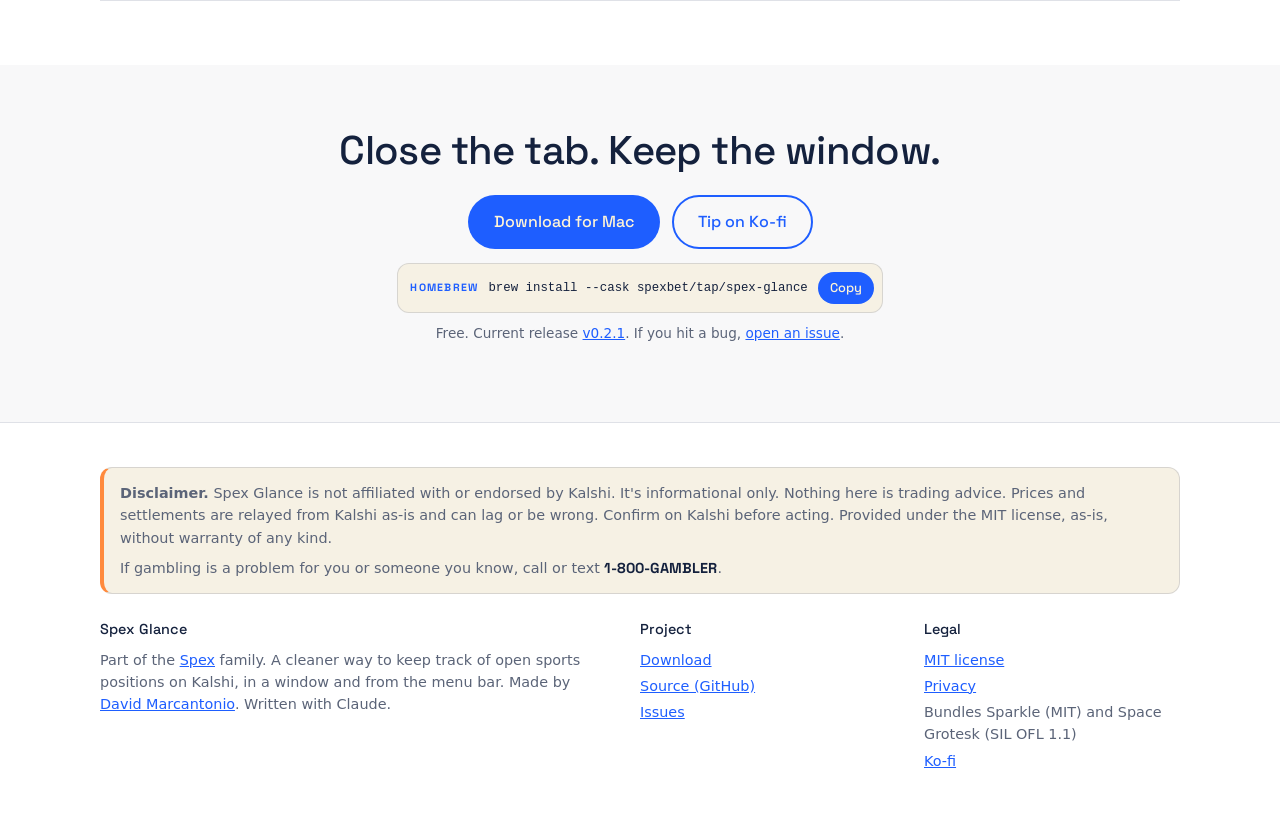
==== commit d0a15e06: "FAQ: Windows version (no, not planned, maybe later) Co-Authored-By: Claude Fable 5.1 <noreply@anthro" ====
--- a/glance/index.html
+++ b/glance/index.html
@@ -61,6 +61,8 @@
       "acceptedAnswer": { "@type": "Answer", "text": "Not that we know of. Kalshi has a website and iPhone and Android apps. Spex Glance is an independent, read-only Mac app that shows your Kalshi sports positions using Kalshi's public API. It isn't made by Kalshi." } },
     { "@type": "Question", "name": "Does it work with Polymarket, FanDuel, DraftKings, or other sportsbooks?",
       "acceptedAnswer": { "@type": "Answer", "text": "No. Kalshi only. Spex Glance reads positions through Kalshi's API, and the other platforms have different APIs, different account models, and in the sportsbooks' case no public read API at all." } },
+    { "@type": "Question", "name": "Is there a Windows version?",
+      "acceptedAnswer": { "@type": "Answer", "text": "No, and none is being worked on. Spex Glance is a native Mac app, built with Apple's own frameworks for the menu bar, the widget and the Keychain, none of which carry over. If the Mac app finds enough people, a Windows version is possible down the road. Not promised, not planned." } },
     { "@type": "Question", "name": "Is there an iPhone version? A self-hosted one?",
       "acceptedAnswer": { "@type": "Answer", "text": "iOS is on the list, not shipped. Spex Board, a self-hosted web dashboard for homelabs, is in the works. Spex Glance works on its own and won't need it." } },
     { "@type": "Question", "name": "Can I get the intimate details of the inner workings of this?",
@@ -238,6 +240,7 @@
     <details><summary>Does it collect anything?</summary><p>Nothing. No analytics, no crash reports, no install counting. The app makes two kinds of network calls: to Kalshi's API for your positions, and to GitHub once a day to check for updates. A third appears only if you choose iCloud for Live Line history, and that goes to your own iCloud account, not to us. Details in the <a href="/privacy.html">privacy note</a>.</p></details>
     <details><summary>Does Kalshi have a Mac app or desktop app?</summary><p>Not that we know of. Kalshi has a website and iPhone and Android apps. Spex Glance is an independent, read-only Mac app that shows your Kalshi sports positions using Kalshi's public API. It isn't made by Kalshi.</p></details>
     <details><summary>Does it work with Polymarket, FanDuel, DraftKings, or other sportsbooks?</summary><p>No. Kalshi only. Spex Glance reads positions through Kalshi's API, and the other platforms have different APIs, different account models, and in the sportsbooks' case no public read API at all. Nothing planned there.</p></details>
+    <details><summary>Is there a Windows version?</summary><p>No, and none is being worked on. Spex Glance is a native Mac app, built with Apple's own frameworks for the menu bar, the widget and the Keychain, none of which carry over. If the Mac app finds enough people, a Windows version is possible down the road. Not promised, not planned.</p></details>
     <details><summary>Is there an iPhone version? A self-hosted one?</summary><p>iOS is on the list, not shipped. <a href="/#apps">Spex Board</a>, a self-hosted web dashboard for homelabs, is in the works. Spex Glance works on its own and won't need it.</p></details>
     <details><summary>Can I get the intimate details of the inner workings of this?</summary><p>Yes. All of it is on <a href="https://github.com/davidmarcantonio/spex-glance">GitHub</a>: the Swift source, the build scripts, the release process, and the README that explains how the app talks to Kalshi. MIT licensed, so you can read it, build it yourself, or fork it.</p></details>
     <details><summary>Why is it called Spex?</summary><p>A haruspex was a Roman priest who predicted the future by reading the entrails of a sacrificed animal. That's roughly what checking your Kalshi portfolio at 11pm feels like. Spex is the tail end of that word, and also specs, as in the glasses in the logo. Less mess, same anxiety.</p></details>
